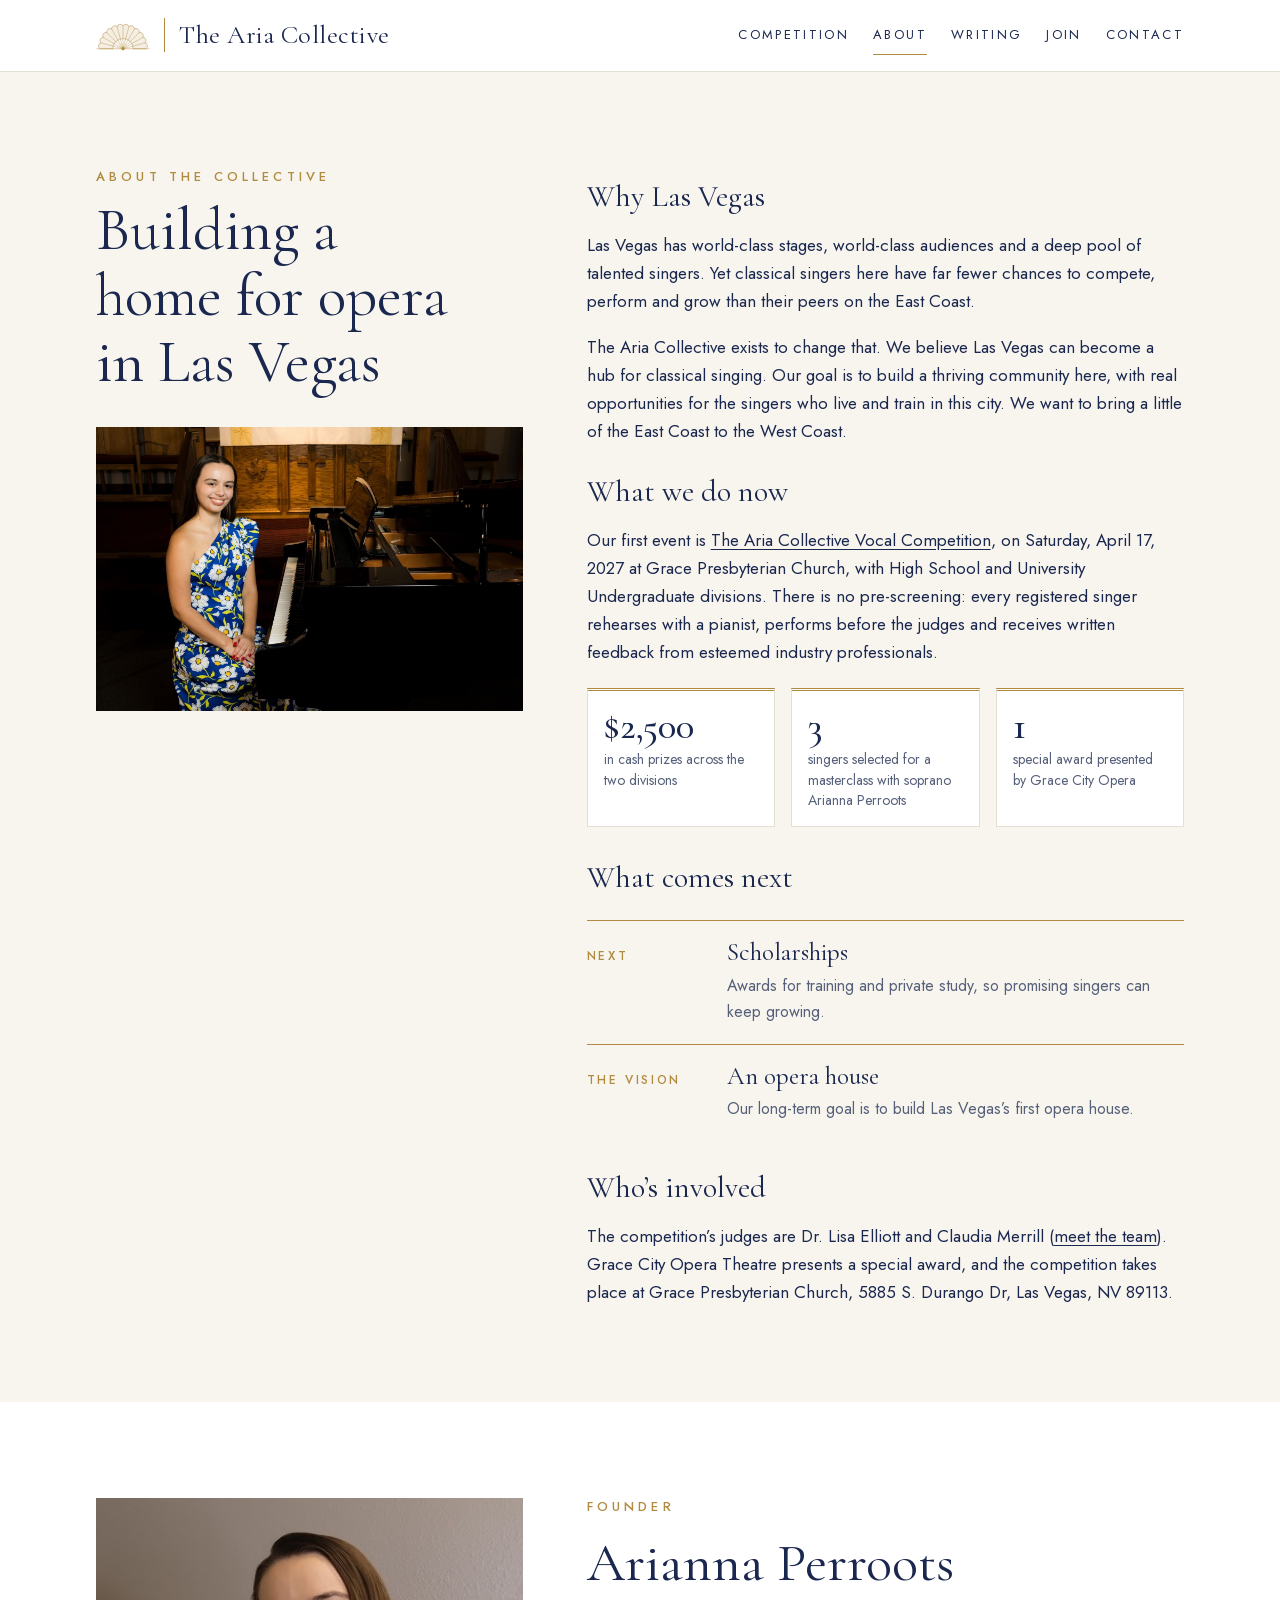
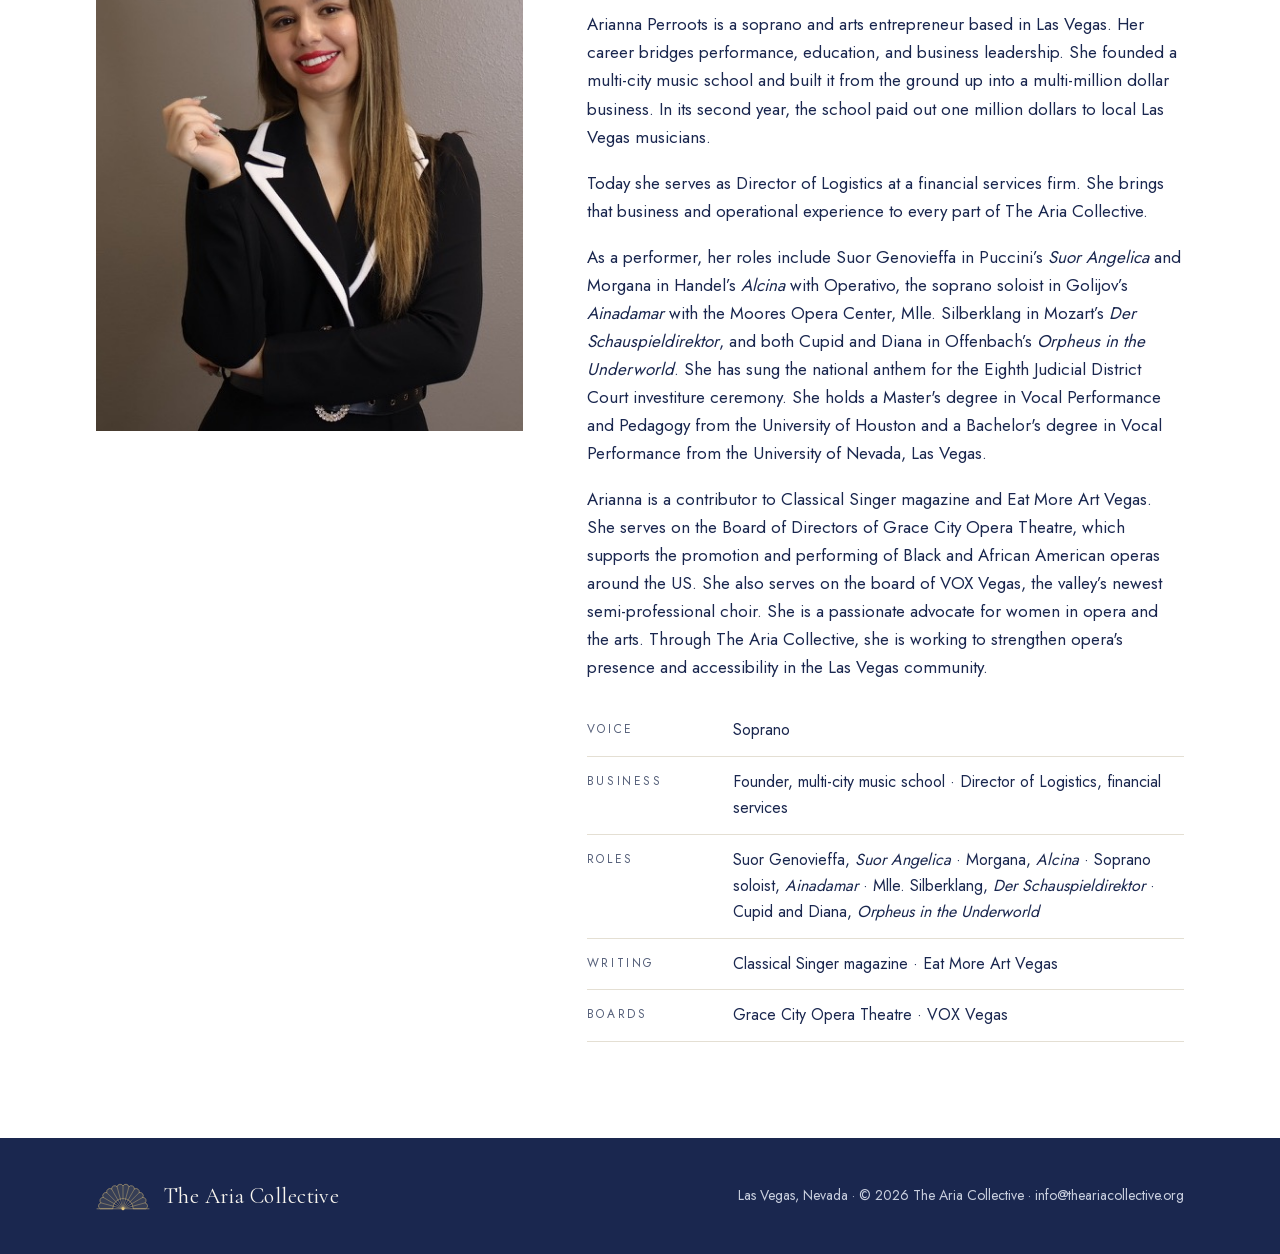
==== about/index.html @ 9cf9eb90 "Publish the current website: About, Writing, Competition with prizes by division, repertoire sheet, " ====
<!DOCTYPE html><html lang="en" class="cormorant_garamond_cdc76cfb-module__98kDUG__variable jost_637c65d9-module__BKnG4W__variable"><head><meta charSet="utf-8"/><meta name="viewport" content="width=device-width, initial-scale=1"/><link rel="stylesheet" href="/assets/_root-of-the-server___10jbt3d._.css"/><link rel="stylesheet" href="/assets/src_app__public__website_0960iwm.css"/><meta name="theme-color" content="#1A274F"/><title>About · The Aria Collective</title><meta name="description" content="The Aria Collective is building the competitions, scholarships and community to make Las Vegas a home for classical singers. Founded by soprano Arianna Perroots."/><link rel="icon" href="/favicon.ico" sizes="48x48" type="image/x-icon"/><link rel="icon" href="/icon.svg" sizes="any" type="image/svg+xml"/><link rel="apple-touch-icon" href="/apple-icon.png" sizes="180x180" type="image/png"/><meta name="next-size-adjust" content=""/></head><body class="min-h-screen"><div hidden=""><!--$--><!--/$--></div><div class="ac-home"><svg width="0" height="0" style="position:absolute" aria-hidden="true"><defs><g id="fan"><path d="M14 96 A10.5 10.5 0 0 1 16.59 76.33 A10.5 10.5 0 0 1 24.18 58 A10.5 10.5 0 0 1 36.26 42.26 A10.5 10.5 0 0 1 52 30.18 A10.5 10.5 0 0 1 70.33 22.59 A10.5 10.5 0 0 1 90 20 A10.5 10.5 0 0 1 109.67 22.59 A10.5 10.5 0 0 1 128 30.18 A10.5 10.5 0 0 1 143.74 42.26 A10.5 10.5 0 0 1 155.82 58 A10.5 10.5 0 0 1 163.41 76.33 A10.5 10.5 0 0 1 166 96 L124 96 A34 34 0 0 0 56 96 Z" fill="currentColor" fill-opacity="0.14" stroke="currentColor" stroke-width="1.6" stroke-linejoin="round"></path><g stroke="currentColor" stroke-width="1.3" stroke-linecap="round"><line x1="90" y1="96" x2="16.59" y2="76.33"></line><line x1="90" y1="96" x2="24.18" y2="58"></line><line x1="90" y1="96" x2="36.26" y2="42.26"></line><line x1="90" y1="96" x2="52" y2="30.18"></line><line x1="90" y1="96" x2="70.33" y2="22.59"></line><line x1="90" y1="96" x2="90" y2="20"></line><line x1="90" y1="96" x2="109.67" y2="22.59"></line><line x1="90" y1="96" x2="128" y2="30.18"></line><line x1="90" y1="96" x2="143.74" y2="42.26"></line><line x1="90" y1="96" x2="155.82" y2="58"></line><line x1="90" y1="96" x2="163.41" y2="76.33"></line></g><circle cx="90" cy="96" r="5" fill="currentColor"></circle><line x1="2" y1="96" x2="178" y2="96" stroke="currentColor" stroke-width="1.6"></line></g></defs></svg><header class="site"><div class="wrap"><a class="brand" aria-label="The Aria Collective, home" href="/"><svg viewBox="0 0 180 104" style="color:var(--brass)" aria-hidden="true"><use href="#fan"></use></svg><i class="bar" aria-hidden="true"></i><span>The Aria Collective</span></a><nav class="site" aria-label="Main"><ul><li><a href="/competition/">Competition</a></li><li><a aria-current="page" href="/about/">About</a></li><li><a href="/writing/">Writing</a></li><li><a href="/#join">Join</a></li><li><a href="/#contact">Contact</a></li></ul></nav></div></header><main><section class="band about-intro" id="about"><div class="wrap split"><div class="stack"><div class="section-head"><div class="eyebrow">About the Collective</div><h1 class="about-h1">Building a home for opera in Las Vegas</h1></div><img src="/site/img/teaching.jpg" width="1600" height="1066" loading="lazy" alt="Arianna seated at a grand piano in a blue floral dress"/></div><div class="prose"><h2 class="about-h2">Why Las Vegas</h2><p>Las Vegas has world-class stages, world-class audiences and a deep pool of talented singers. Yet classical singers here have far fewer chances to compete, perform and grow than their peers on the East Coast.</p><p>The Aria Collective exists to change that. We believe Las Vegas can become a hub for classical singing. Our goal is to build a thriving community here, with real opportunities for the singers who live and train in this city. We want to bring a little of the East Coast to the West Coast.</p><h2 class="about-h2">What we do now</h2><p>Our first event is <a href="/competition/">The Aria Collective Vocal Competition</a>, on <!-- -->Saturday, April 17, 2027<!-- --> at <!-- -->Grace Presbyterian Church<!-- -->, with High School and University Undergraduate divisions. There is no pre-screening: every registered singer rehearses with a pianist, performs before the judges and receives written feedback from esteemed industry professionals.</p><ul class="about-facts"><li><b>$2,500</b><span>in cash prizes across the two divisions</span></li><li><b>3</b><span>singers selected for a masterclass with soprano Arianna Perroots</span></li><li><b>1</b><span>special award presented by Grace City Opera</span></li></ul><h2 class="about-h2">What comes next</h2><ol class="goals"><li><span class="step">Next</span><div><h3>Scholarships</h3><p>Awards for training and private study, so promising singers can keep growing.</p></div></li><li><span class="step">The vision</span><div><h3>An opera house</h3><p>Our long-term goal is to build Las Vegas’s first opera house.</p></div></li></ol><h2 class="about-h2">Who’s involved</h2><p>The competition’s judges are Dr. Lisa Elliott and Claudia Merrill (<a href="/competition/#team">meet the team</a>). Grace City Opera Theatre presents a special award, and the competition takes place at <!-- -->Grace Presbyterian Church<!-- -->, <!-- -->5885 S. Durango Dr<!-- -->, <!-- -->Las Vegas, NV 89113<!-- -->.</p></div></div></section><section class="band white" id="founder"><div class="wrap"><div class="split"><div class="portrait"><img src="/site/img/arianna-perroots-portrait.jpg" width="448" height="560" loading="lazy" alt="Arianna Perroots smiling in a black blazer with white lapels, one arm across and one hand raised"/></div><div class="prose"><div class="eyebrow">Founder</div><h2 style="font-size:clamp(36px, 5vw, 54px)">Arianna Perroots</h2><p>Arianna Perroots is a soprano and arts entrepreneur based in Las Vegas. Her career bridges performance, education, and business leadership. She founded a multi-city music school and built it from the ground up into a multi-million dollar business. In its second year, the school paid out one million dollars to local Las Vegas musicians.</p><p>Today she serves as Director of Logistics at a financial services firm. She brings that business and operational experience to every part of The Aria Collective.</p><p>As a performer, her roles include Suor Genovieffa in Puccini’s <i>Suor Angelica</i> and Morgana in Handel’s <i>Alcina</i> with Operativo, the soprano soloist in Golijov’s <i>Ainadamar</i> with the Moores Opera Center, Mlle. Silberklang in Mozart’s <i>Der Schauspieldirektor</i>, and both Cupid and Diana in Offenbach’s <i>Orpheus in the Underworld</i>. She has sung the national anthem for the Eighth Judicial District Court investiture ceremony. She holds a Master&#x27;s degree in Vocal Performance and Pedagogy from the University of Houston and a Bachelor&#x27;s degree in Vocal Performance from the University of Nevada, Las Vegas.</p><p>Arianna is a contributor to Classical Singer magazine and Eat More Art Vegas. She serves on the Board of Directors of Grace City Opera Theatre, which supports the promotion and performing of Black and African American operas around the US. She also serves on the board of VOX Vegas, the valley’s newest semi-professional choir. She is a passionate advocate for women in opera and the arts. Through The Aria Collective, she is working to strengthen opera&#x27;s presence and accessibility in the Las Vegas community.</p><ul class="creds"><li><span>Voice</span><span>Soprano</span></li><li><span>Business</span><span>Founder, multi-city music school · Director of Logistics, financial services</span></li><li><span>Roles</span><span>Suor Genovieffa, <i>Suor Angelica</i> · Morgana, <i>Alcina</i> · Soprano soloist, <i>Ainadamar</i> · Mlle. Silberklang, <i>Der Schauspieldirektor</i> · Cupid and Diana, <i>Orpheus in the Underworld</i></span></li><li><span>Writing</span><span>Classical Singer magazine · Eat More Art Vegas</span></li><li><span>Boards</span><span>Grace City Opera Theatre · VOX Vegas</span></li></ul></div></div></div></section></main><footer class="site"><div class="wrap"><span class="brand"><svg viewBox="0 0 180 104" style="color:var(--gold)" aria-hidden="true"><use href="#fan"></use></svg><span>The Aria Collective</span></span><span>Las Vegas, Nevada · © <!-- -->2026<!-- --> The Aria Collective · info@theariacollective.org</span></div></footer></div><!--$--><!--/$--></body></html>
---- assets/_root-of-the-server___10jbt3d._.css ----
/* [next]/internal/font/google/cormorant_garamond_cdc76cfb.module.css [app-client] (css) */
@font-face {
  font-family: Cormorant Garamond;
  font-style: normal;
  font-weight: 400;
  font-display: swap;
  src: url(/assets/9cc5c0547f229dea-s.00y8kskkn0hyx.woff2) format("woff2");
  unicode-range: U+460-52F, U+1C80-1C8A, U+20B4, U+2DE0-2DFF, U+A640-A69F, U+FE2E-FE2F;
}

@font-face {
  font-family: Cormorant Garamond;
  font-style: normal;
  font-weight: 400;
  font-display: swap;
  src: url(/assets/b0947914c9718a1e-s.1xjn85gt7t6qs.woff2) format("woff2");
  unicode-range: U+301, U+400-45F, U+490-491, U+4B0-4B1, U+2116;
}

@font-face {
  font-family: Cormorant Garamond;
  font-style: normal;
  font-weight: 400;
  font-display: swap;
  src: url(/assets/d0b60be57f16ee32-s.1xtu7gopqv2u0.woff2) format("woff2");
  unicode-range: U+102-103, U+110-111, U+128-129, U+168-169, U+1A0-1A1, U+1AF-1B0, U+300-301, U+303-304, U+308-309, U+323, U+329, U+1EA0-1EF9, U+20AB;
}

@font-face {
  font-family: Cormorant Garamond;
  font-style: normal;
  font-weight: 400;
  font-display: swap;
  src: url(/assets/1f9e983605289f29-s.3aak_kra40y8r.woff2) format("woff2");
  unicode-range: U+100-2BA, U+2BD-2C5, U+2C7-2CC, U+2CE-2D7, U+2DD-2FF, U+304, U+308, U+329, U+1D00-1DBF, U+1E00-1E9F, U+1EF2-1EFF, U+2020, U+20A0-20AB, U+20AD-20C4, U+2113, U+2C60-2C7F, U+A720-A7FF;
}

@font-face {
  font-family: Cormorant Garamond;
  font-style: normal;
  font-weight: 400;
  font-display: swap;
  src: url(/assets/01e4147cff8141ee-s.p.3huc2loe0ie8a.woff2) format("woff2");
  unicode-range: U+??, U+131, U+152-153, U+2BB-2BC, U+2C6, U+2DA, U+2DC, U+304, U+308, U+329, U+2000-206F, U+20AC, U+2122, U+2191, U+2193, U+2212, U+2215, U+FEFF, U+FFFD;
}

@font-face {
  font-family: Cormorant Garamond;
  font-style: normal;
  font-weight: 500;
  font-display: swap;
  src: url(/assets/9cc5c0547f229dea-s.00y8kskkn0hyx.woff2) format("woff2");
  unicode-range: U+460-52F, U+1C80-1C8A, U+20B4, U+2DE0-2DFF, U+A640-A69F, U+FE2E-FE2F;
}

@font-face {
  font-family: Cormorant Garamond;
  font-style: normal;
  font-weight: 500;
  font-display: swap;
  src: url(/assets/b0947914c9718a1e-s.1xjn85gt7t6qs.woff2) format("woff2");
  unicode-range: U+301, U+400-45F, U+490-491, U+4B0-4B1, U+2116;
}

@font-face {
  font-family: Cormorant Garamond;
  font-style: normal;
  font-weight: 500;
  font-display: swap;
  src: url(/assets/d0b60be57f16ee32-s.1xtu7gopqv2u0.woff2) format("woff2");
  unicode-range: U+102-103, U+110-111, U+128-129, U+168-169, U+1A0-1A1, U+1AF-1B0, U+300-301, U+303-304, U+308-309, U+323, U+329, U+1EA0-1EF9, U+20AB;
}

@font-face {
  font-family: Cormorant Garamond;
  font-style: normal;
  font-weight: 500;
  font-display: swap;
  src: url(/assets/1f9e983605289f29-s.3aak_kra40y8r.woff2) format("woff2");
  unicode-range: U+100-2BA, U+2BD-2C5, U+2C7-2CC, U+2CE-2D7, U+2DD-2FF, U+304, U+308, U+329, U+1D00-1DBF, U+1E00-1E9F, U+1EF2-1EFF, U+2020, U+20A0-20AB, U+20AD-20C4, U+2113, U+2C60-2C7F, U+A720-A7FF;
}

@font-face {
  font-family: Cormorant Garamond;
  font-style: normal;
  font-weight: 500;
  font-display: swap;
  src: url(/assets/01e4147cff8141ee-s.p.3huc2loe0ie8a.woff2) format("woff2");
  unicode-range: U+??, U+131, U+152-153, U+2BB-2BC, U+2C6, U+2DA, U+2DC, U+304, U+308, U+329, U+2000-206F, U+20AC, U+2122, U+2191, U+2193, U+2212, U+2215, U+FEFF, U+FFFD;
}

@font-face {
  font-family: Cormorant Garamond;
  font-style: normal;
  font-weight: 600;
  font-display: swap;
  src: url(/assets/9cc5c0547f229dea-s.00y8kskkn0hyx.woff2) format("woff2");
  unicode-range: U+460-52F, U+1C80-1C8A, U+20B4, U+2DE0-2DFF, U+A640-A69F, U+FE2E-FE2F;
}

@font-face {
  font-family: Cormorant Garamond;
  font-style: normal;
  font-weight: 600;
  font-display: swap;
  src: url(/assets/b0947914c9718a1e-s.1xjn85gt7t6qs.woff2) format("woff2");
  unicode-range: U+301, U+400-45F, U+490-491, U+4B0-4B1, U+2116;
}

@font-face {
  font-family: Cormorant Garamond;
  font-style: normal;
  font-weight: 600;
  font-display: swap;
  src: url(/assets/d0b60be57f16ee32-s.1xtu7gopqv2u0.woff2) format("woff2");
  unicode-range: U+102-103, U+110-111, U+128-129, U+168-169, U+1A0-1A1, U+1AF-1B0, U+300-301, U+303-304, U+308-309, U+323, U+329, U+1EA0-1EF9, U+20AB;
}

@font-face {
  font-family: Cormorant Garamond;
  font-style: normal;
  font-weight: 600;
  font-display: swap;
  src: url(/assets/1f9e983605289f29-s.3aak_kra40y8r.woff2) format("woff2");
  unicode-range: U+100-2BA, U+2BD-2C5, U+2C7-2CC, U+2CE-2D7, U+2DD-2FF, U+304, U+308, U+329, U+1D00-1DBF, U+1E00-1E9F, U+1EF2-1EFF, U+2020, U+20A0-20AB, U+20AD-20C4, U+2113, U+2C60-2C7F, U+A720-A7FF;
}

@font-face {
  font-family: Cormorant Garamond;
  font-style: normal;
  font-weight: 600;
  font-display: swap;
  src: url(/assets/01e4147cff8141ee-s.p.3huc2loe0ie8a.woff2) format("woff2");
  unicode-range: U+??, U+131, U+152-153, U+2BB-2BC, U+2C6, U+2DA, U+2DC, U+304, U+308, U+329, U+2000-206F, U+20AC, U+2122, U+2191, U+2193, U+2212, U+2215, U+FEFF, U+FFFD;
}

@font-face {
  font-family: Cormorant Garamond;
  font-style: normal;
  font-weight: 700;
  font-display: swap;
  src: url(/assets/9cc5c0547f229dea-s.00y8kskkn0hyx.woff2) format("woff2");
  unicode-range: U+460-52F, U+1C80-1C8A, U+20B4, U+2DE0-2DFF, U+A640-A69F, U+FE2E-FE2F;
}

@font-face {
  font-family: Cormorant Garamond;
  font-style: normal;
  font-weight: 700;
  font-display: swap;
  src: url(/assets/b0947914c9718a1e-s.1xjn85gt7t6qs.woff2) format("woff2");
  unicode-range: U+301, U+400-45F, U+490-491, U+4B0-4B1, U+2116;
}

@font-face {
  font-family: Cormorant Garamond;
  font-style: normal;
  font-weight: 700;
  font-display: swap;
  src: url(/assets/d0b60be57f16ee32-s.1xtu7gopqv2u0.woff2) format("woff2");
  unicode-range: U+102-103, U+110-111, U+128-129, U+168-169, U+1A0-1A1, U+1AF-1B0, U+300-301, U+303-304, U+308-309, U+323, U+329, U+1EA0-1EF9, U+20AB;
}

@font-face {
  font-family: Cormorant Garamond;
  font-style: normal;
  font-weight: 700;
  font-display: swap;
  src: url(/assets/1f9e983605289f29-s.3aak_kra40y8r.woff2) format("woff2");
  unicode-range: U+100-2BA, U+2BD-2C5, U+2C7-2CC, U+2CE-2D7, U+2DD-2FF, U+304, U+308, U+329, U+1D00-1DBF, U+1E00-1E9F, U+1EF2-1EFF, U+2020, U+20A0-20AB, U+20AD-20C4, U+2113, U+2C60-2C7F, U+A720-A7FF;
}

@font-face {
  font-family: Cormorant Garamond;
  font-style: normal;
  font-weight: 700;
  font-display: swap;
  src: url(/assets/01e4147cff8141ee-s.p.3huc2loe0ie8a.woff2) format("woff2");
  unicode-range: U+??, U+131, U+152-153, U+2BB-2BC, U+2C6, U+2DA, U+2DC, U+304, U+308, U+329, U+2000-206F, U+20AC, U+2122, U+2191, U+2193, U+2212, U+2215, U+FEFF, U+FFFD;
}

@font-face {
  font-family: Cormorant Garamond Fallback;
  src: local(Times New Roman);
  ascent-override: 95.27%;
  descent-override: 29.59%;
  line-gap-override: 0.0%;
  size-adjust: 96.98%;
}

.cormorant_garamond_cdc76cfb-module__98kDUG__className {
  font-family: Cormorant Garamond, Cormorant Garamond Fallback;
  font-style: normal;
}

.cormorant_garamond_cdc76cfb-module__98kDUG__variable {
  --font-cormorant: "Cormorant Garamond", "Cormorant Garamond Fallback";
}

/* [next]/internal/font/google/jost_637c65d9.module.css [app-client] (css) */
@font-face {
  font-family: Jost;
  font-style: normal;
  font-weight: 300;
  font-display: swap;
  src: url(/assets/39c55468420adfa6-s.1669nxjwa2fmv.woff2) format("woff2");
  unicode-range: U+301, U+400-45F, U+490-491, U+4B0-4B1, U+2116;
}

@font-face {
  font-family: Jost;
  font-style: normal;
  font-weight: 300;
  font-display: swap;
  src: url(/assets/9b8f0e32b229dbc1-s.0dguglgc-iz4q.woff2) format("woff2");
  unicode-range: U+100-2BA, U+2BD-2C5, U+2C7-2CC, U+2CE-2D7, U+2DD-2FF, U+304, U+308, U+329, U+1D00-1DBF, U+1E00-1E9F, U+1EF2-1EFF, U+2020, U+20A0-20AB, U+20AD-20C4, U+2113, U+2C60-2C7F, U+A720-A7FF;
}

@font-face {
  font-family: Jost;
  font-style: normal;
  font-weight: 300;
  font-display: swap;
  src: url(/assets/81cef6a21128489e-s.p.2csanl8cs02r-.woff2) format("woff2");
  unicode-range: U+??, U+131, U+152-153, U+2BB-2BC, U+2C6, U+2DA, U+2DC, U+304, U+308, U+329, U+2000-206F, U+20AC, U+2122, U+2191, U+2193, U+2212, U+2215, U+FEFF, U+FFFD;
}

@font-face {
  font-family: Jost;
  font-style: normal;
  font-weight: 400;
  font-display: swap;
  src: url(/assets/39c55468420adfa6-s.1669nxjwa2fmv.woff2) format("woff2");
  unicode-range: U+301, U+400-45F, U+490-491, U+4B0-4B1, U+2116;
}

@font-face {
  font-family: Jost;
  font-style: normal;
  font-weight: 400;
  font-display: swap;
  src: url(/assets/9b8f0e32b229dbc1-s.0dguglgc-iz4q.woff2) format("woff2");
  unicode-range: U+100-2BA, U+2BD-2C5, U+2C7-2CC, U+2CE-2D7, U+2DD-2FF, U+304, U+308, U+329, U+1D00-1DBF, U+1E00-1E9F, U+1EF2-1EFF, U+2020, U+20A0-20AB, U+20AD-20C4, U+2113, U+2C60-2C7F, U+A720-A7FF;
}

@font-face {
  font-family: Jost;
  font-style: normal;
  font-weight: 400;
  font-display: swap;
  src: url(/assets/81cef6a21128489e-s.p.2csanl8cs02r-.woff2) format("woff2");
  unicode-range: U+??, U+131, U+152-153, U+2BB-2BC, U+2C6, U+2DA, U+2DC, U+304, U+308, U+329, U+2000-206F, U+20AC, U+2122, U+2191, U+2193, U+2212, U+2215, U+FEFF, U+FFFD;
}

@font-face {
  font-family: Jost;
  font-style: normal;
  font-weight: 500;
  font-display: swap;
  src: url(/assets/39c55468420adfa6-s.1669nxjwa2fmv.woff2) format("woff2");
  unicode-range: U+301, U+400-45F, U+490-491, U+4B0-4B1, U+2116;
}

@font-face {
  font-family: Jost;
  font-style: normal;
  font-weight: 500;
  font-display: swap;
  src: url(/assets/9b8f0e32b229dbc1-s.0dguglgc-iz4q.woff2) format("woff2");
  unicode-range: U+100-2BA, U+2BD-2C5, U+2C7-2CC, U+2CE-2D7, U+2DD-2FF, U+304, U+308, U+329, U+1D00-1DBF, U+1E00-1E9F, U+1EF2-1EFF, U+2020, U+20A0-20AB, U+20AD-20C4, U+2113, U+2C60-2C7F, U+A720-A7FF;
}

@font-face {
  font-family: Jost;
  font-style: normal;
  font-weight: 500;
  font-display: swap;
  src: url(/assets/81cef6a21128489e-s.p.2csanl8cs02r-.woff2) format("woff2");
  unicode-range: U+??, U+131, U+152-153, U+2BB-2BC, U+2C6, U+2DA, U+2DC, U+304, U+308, U+329, U+2000-206F, U+20AC, U+2122, U+2191, U+2193, U+2212, U+2215, U+FEFF, U+FFFD;
}

@font-face {
  font-family: Jost;
  font-style: normal;
  font-weight: 600;
  font-display: swap;
  src: url(/assets/39c55468420adfa6-s.1669nxjwa2fmv.woff2) format("woff2");
  unicode-range: U+301, U+400-45F, U+490-491, U+4B0-4B1, U+2116;
}

@font-face {
  font-family: Jost;
  font-style: normal;
  font-weight: 600;
  font-display: swap;
  src: url(/assets/9b8f0e32b229dbc1-s.0dguglgc-iz4q.woff2) format("woff2");
  unicode-range: U+100-2BA, U+2BD-2C5, U+2C7-2CC, U+2CE-2D7, U+2DD-2FF, U+304, U+308, U+329, U+1D00-1DBF, U+1E00-1E9F, U+1EF2-1EFF, U+2020, U+20A0-20AB, U+20AD-20C4, U+2113, U+2C60-2C7F, U+A720-A7FF;
}

@font-face {
  font-family: Jost;
  font-style: normal;
  font-weight: 600;
  font-display: swap;
  src: url(/assets/81cef6a21128489e-s.p.2csanl8cs02r-.woff2) format("woff2");
  unicode-range: U+??, U+131, U+152-153, U+2BB-2BC, U+2C6, U+2DA, U+2DC, U+304, U+308, U+329, U+2000-206F, U+20AC, U+2122, U+2191, U+2193, U+2212, U+2215, U+FEFF, U+FFFD;
}

@font-face {
  font-family: Jost Fallback;
  src: local(Arial);
  ascent-override: 111.45%;
  descent-override: 39.06%;
  line-gap-override: 0.0%;
  size-adjust: 96.01%;
}

.jost_637c65d9-module__BKnG4W__className {
  font-family: Jost, Jost Fallback;
  font-style: normal;
}

.jost_637c65d9-module__BKnG4W__variable {
  --font-jost: "Jost", "Jost Fallback";
}

/* [project]/src/app/globals.css [app-client] (css) */
@layer properties {
  @supports (((-webkit-hyphens: none)) and (not (margin-trim: inline))) or ((-moz-orient: inline) and (not (color: rgb(from red r g b)))) {
    *, :before, :after, ::backdrop {
      --tw-font-weight: initial;
      --tw-tracking: initial;
      --tw-rotate-x: initial;
      --tw-rotate-y: initial;
      --tw-rotate-z: initial;
      --tw-skew-x: initial;
      --tw-skew-y: initial;
      --tw-space-y-reverse: 0;
      --tw-divide-y-reverse: 0;
      --tw-border-style: solid;
      --tw-gradient-position: initial;
      --tw-gradient-from: #0000;
      --tw-gradient-via: #0000;
      --tw-gradient-to: #0000;
      --tw-gradient-stops: initial;
      --tw-gradient-via-stops: initial;
      --tw-gradient-from-position: 0%;
      --tw-gradient-via-position: 50%;
      --tw-gradient-to-position: 100%;
      --tw-leading: initial;
      --tw-ordinal: initial;
      --tw-slashed-zero: initial;
      --tw-numeric-figure: initial;
      --tw-numeric-spacing: initial;
      --tw-numeric-fraction: initial;
      --tw-shadow: 0 0 #0000;
      --tw-shadow-color: initial;
      --tw-shadow-alpha: 100%;
      --tw-inset-shadow: 0 0 #0000;
      --tw-inset-shadow-color: initial;
      --tw-inset-shadow-alpha: 100%;
      --tw-ring-color: initial;
      --tw-ring-shadow: 0 0 #0000;
      --tw-inset-ring-color: initial;
      --tw-inset-ring-shadow: 0 0 #0000;
      --tw-ring-inset: initial;
      --tw-ring-offset-width: 0px;
      --tw-ring-offset-color: #fff;
      --tw-ring-offset-shadow: 0 0 #0000;
      --tw-outline-style: solid;
      --tw-blur: initial;
      --tw-brightness: initial;
      --tw-contrast: initial;
      --tw-grayscale: initial;
      --tw-hue-rotate: initial;
      --tw-invert: initial;
      --tw-opacity: initial;
      --tw-saturate: initial;
      --tw-sepia: initial;
      --tw-drop-shadow: initial;
      --tw-drop-shadow-color: initial;
      --tw-drop-shadow-alpha: 100%;
      --tw-drop-shadow-size: initial;
      --tw-backdrop-blur: initial;
      --tw-backdrop-brightness: initial;
      --tw-backdrop-contrast: initial;
      --tw-backdrop-grayscale: initial;
      --tw-backdrop-hue-rotate: initial;
      --tw-backdrop-invert: initial;
      --tw-backdrop-opacity: initial;
      --tw-backdrop-saturate: initial;
      --tw-backdrop-sepia: initial;
      --tw-duration: initial;
      --tw-translate-x: 0;
      --tw-translate-y: 0;
      --tw-translate-z: 0;
    }
  }
}

@layer theme {
  :root, :host {
    --font-sans: var(--font-jost), "Jost", system-ui, sans-serif;
    --font-mono: ui-monospace, SFMono-Regular, Menlo, Monaco, Consolas, "Liberation Mono",
      "Courier New", monospace;
    --color-black: #000;
    --color-white: #fff;
    --spacing: .25rem;
    --container-xs: 20rem;
    --container-sm: 24rem;
    --container-md: 28rem;
    --container-xl: 36rem;
    --container-2xl: 42rem;
    --container-3xl: 48rem;
    --container-6xl: 72rem;
    --text-xs: .75rem;
    --text-xs--line-height: calc(1 / .75);
    --text-sm: .875rem;
    --text-sm--line-height: calc(1.25 / .875);
    --text-base: 1rem;
    --text-base--line-height: calc(1.5 / 1);
    --text-lg: 1.125rem;
    --text-lg--line-height: calc(1.75 / 1.125);
    --text-xl: 1.25rem;
    --text-xl--line-height: calc(1.75 / 1.25);
    --text-2xl: 1.5rem;
    --text-2xl--line-height: calc(2 / 1.5);
    --text-3xl: 1.875rem;
    --text-3xl--line-height: calc(2.25 / 1.875);
    --text-4xl: 2.25rem;
    --text-4xl--line-height: calc(2.5 / 2.25);
    --text-5xl: 3rem;
    --text-5xl--line-height: 1;
    --font-weight-normal: 400;
    --font-weight-medium: 500;
    --font-weight-semibold: 600;
    --tracking-normal: 0em;
    --tracking-wide: .025em;
    --tracking-wider: .05em;
    --leading-tight: 1.25;
    --leading-snug: 1.375;
    --leading-relaxed: 1.625;
    --radius-sm: .25rem;
    --radius-md: .375rem;
    --animate-ping: ping 1s cubic-bezier(0, 0, .2, 1) infinite;
    --animate-pulse: pulse 2s cubic-bezier(.4, 0, .6, 1) infinite;
    --default-transition-duration: .15s;
    --default-transition-timing-function: cubic-bezier(.4, 0, .2, 1);
    --default-font-family: var(--font-sans);
    --default-mono-font-family: var(--font-mono);
    --color-sapphire: #1a274f;
    --color-sapphire-light: #2b3a6b;
    --color-brass: #b08a3e;
    --color-brass-dark: #8a6a2c;
    --color-gold: #e3c77f;
    --color-linen: #f8f5ee;
    --color-linen-dark: #efe9dc;
    --color-slate: #56607a;
    --color-garnet: #8c2f39;
    --color-sage: #3e6b4e;
    --font-display: var(--font-cormorant), "Cormorant Garamond", Georgia, serif;
  }
}

@layer base {
  *, :after, :before, ::backdrop {
    box-sizing: border-box;
    border: 0 solid;
    margin: 0;
    padding: 0;
  }

  ::file-selector-button {
    box-sizing: border-box;
    border: 0 solid;
    margin: 0;
    padding: 0;
  }

  html, :host {
    -webkit-text-size-adjust: 100%;
    tab-size: 4;
    line-height: 1.5;
    font-family: var(--default-font-family, -apple-system, BlinkMacSystemFont, "Segoe UI", Roboto, "Helvetica Neue", "Noto Sans", Arial, sans-serif, "Apple Color Emoji", "Segoe UI Emoji", "Segoe UI Symbol", "Noto Color Emoji");
    font-feature-settings: var(--default-font-feature-settings, normal);
    font-variation-settings: var(--default-font-variation-settings, normal);
    -webkit-tap-highlight-color: transparent;
  }

  hr {
    height: 0;
    color: inherit;
    border-top-width: 1px;
  }

  abbr:where([title]) {
    -webkit-text-decoration: underline dotted;
    text-decoration: underline dotted;
  }

  h1, h2, h3, h4, h5, h6 {
    font-size: inherit;
    font-weight: inherit;
  }

  a {
    color: inherit;
    -webkit-text-decoration: inherit;
    -webkit-text-decoration: inherit;
    text-decoration: inherit;
  }

  b, strong {
    font-weight: bolder;
  }

  code, kbd, samp, pre {
    font-family: var(--default-mono-font-family, ui-monospace, SFMono-Regular, Menlo, Monaco, Consolas, "Liberation Mono", "Courier New", monospace);
    font-feature-settings: var(--default-mono-font-feature-settings, normal);
    font-variation-settings: var(--default-mono-font-variation-settings, normal);
    font-size: 1em;
  }

  small {
    font-size: 80%;
  }

  sub, sup {
    vertical-align: baseline;
    font-size: 75%;
    line-height: 0;
    position: relative;
  }

  sub {
    bottom: -.25em;
  }

  sup {
    top: -.5em;
  }

  table {
    text-indent: 0;
    border-color: inherit;
    border-collapse: collapse;
  }

  :-moz-focusring:where(:not(iframe)) {
    outline: auto;
  }

  progress {
    vertical-align: baseline;
  }

  summary {
    display: list-item;
  }

  ol, ul, menu {
    list-style: none;
  }

  img, svg, video, canvas, audio, iframe, embed, object {
    vertical-align: middle;
    display: block;
  }

  img, video {
    max-width: 100%;
    height: auto;
  }

  button, input, select, optgroup, textarea {
    font: inherit;
    font-feature-settings: inherit;
    font-variation-settings: inherit;
    letter-spacing: inherit;
    color: inherit;
    opacity: 1;
    background-color: #0000;
    border-radius: 0;
  }

  ::file-selector-button {
    font: inherit;
    font-feature-settings: inherit;
    font-variation-settings: inherit;
    letter-spacing: inherit;
    color: inherit;
    opacity: 1;
    background-color: #0000;
    border-radius: 0;
  }

  :where(select:is([multiple], [size])) optgroup {
    font-weight: bolder;
  }

  :where(select:is([multiple], [size])) optgroup option {
    padding-inline-start: 20px;
  }

  ::file-selector-button {
    margin-inline-end: 4px;
  }

  ::placeholder {
    opacity: 1;
  }

  @supports (not ((-webkit-appearance: -apple-pay-button))) or (contain-intrinsic-size: 1px) {
    ::placeholder {
      color: currentColor;
    }

    @supports (color: color-mix(in lab, red, red)) {
      ::placeholder {
        color: color-mix(in oklab, currentcolor 50%, transparent);
      }
    }
  }

  textarea {
    resize: vertical;
  }

  ::-webkit-search-decoration {
    -webkit-appearance: none;
  }

  ::-webkit-date-and-time-value {
    min-height: 1lh;
    text-align: inherit;
  }

  ::-webkit-datetime-edit {
    display: inline-flex;
  }

  ::-webkit-datetime-edit-fields-wrapper {
    padding: 0;
  }

  ::-webkit-datetime-edit {
    padding-block: 0;
  }

  ::-webkit-datetime-edit-year-field {
    padding-block: 0;
  }

  ::-webkit-datetime-edit-month-field {
    padding-block: 0;
  }

  ::-webkit-datetime-edit-day-field {
    padding-block: 0;
  }

  ::-webkit-datetime-edit-hour-field {
    padding-block: 0;
  }

  ::-webkit-datetime-edit-minute-field {
    padding-block: 0;
  }

  ::-webkit-datetime-edit-second-field {
    padding-block: 0;
  }

  ::-webkit-datetime-edit-millisecond-field {
    padding-block: 0;
  }

  ::-webkit-datetime-edit-meridiem-field {
    padding-block: 0;
  }

  ::-webkit-calendar-picker-indicator {
    line-height: 1;
  }

  :-moz-ui-invalid {
    box-shadow: none;
  }

  button, input:where([type="button"], [type="reset"], [type="submit"]) {
    appearance: button;
  }

  ::file-selector-button {
    appearance: button;
  }

  ::-webkit-inner-spin-button {
    height: auto;
  }

  ::-webkit-outer-spin-button {
    height: auto;
  }

  [hidden]:where(:not([hidden="until-found"])) {
    display: none !important;
  }

  html {
    -webkit-text-size-adjust: 100%;
  }

  body {
    background-color: var(--color-linen);
    font-family: var(--font-sans);
    color: var(--color-sapphire);
    -webkit-font-smoothing: antialiased;
    -moz-osx-font-smoothing: grayscale;
  }

  h1, h2, h3 {
    font-family: var(--font-display);
    --tw-font-weight: var(--font-weight-semibold);
    font-weight: var(--font-weight-semibold);
    --tw-tracking: var(--tracking-wide);
    letter-spacing: var(--tracking-wide);
    color: var(--color-sapphire);
  }

  a {
    text-underline-offset: 4px;
  }

  :focus-visible {
    outline-style: var(--tw-outline-style);
    outline-offset: 2px;
    outline-width: 2px;
    outline-color: var(--color-brass);
  }

  input, select, textarea {
    font-size: var(--text-base);
    line-height: var(--tw-leading, var(--text-base--line-height));
  }
}

@layer components {
  .eyebrow {
    font-size: var(--text-xs);
    line-height: var(--tw-leading, var(--text-xs--line-height));
    --tw-font-weight: var(--font-weight-medium);
    font-weight: var(--font-weight-medium);
    --tw-tracking: .2em;
    letter-spacing: .2em;
    color: var(--color-brass-dark);
    text-transform: uppercase;
  }

  .deco-rule {
    border-block-style: var(--tw-border-style);
    border-block-width: 1px;
    border-color: #b08a3e99;
    height: 5px;
    position: relative;
  }

  @supports (color: color-mix(in lab, red, red)) {
    .deco-rule {
      border-color: color-mix(in oklab, var(--color-brass) 60%, transparent);
    }
  }

  .card {
    border-radius: var(--radius-sm);
    border-style: var(--tw-border-style);
    border-width: 1px;
    border-color: #b08a3e4d;
  }

  @supports (color: color-mix(in lab, red, red)) {
    .card {
      border-color: color-mix(in oklab, var(--color-brass) 30%, transparent);
    }
  }

  .card {
    background-color: #fffc;
  }

  @supports (color: color-mix(in lab, red, red)) {
    .card {
      background-color: color-mix(in oklab, var(--color-white) 80%, transparent);
    }
  }

  .card {
    --tw-shadow: 0 1px 0 var(--tw-shadow-color, #1a274f0a);
    box-shadow: var(--tw-inset-shadow), var(--tw-inset-ring-shadow), var(--tw-ring-offset-shadow), var(--tw-ring-shadow), var(--tw-shadow);
  }

  .field-input {
    border-radius: var(--radius-sm);
    border-style: var(--tw-border-style);
    border-width: 1px;
    border-color: #56607a4d;
    width: 100%;
  }

  @supports (color: color-mix(in lab, red, red)) {
    .field-input {
      border-color: color-mix(in oklab, var(--color-slate) 30%, transparent);
    }
  }

  .field-input {
    background-color: var(--color-white);
    padding-inline: calc(var(--spacing) * 3);
    padding-block: calc(var(--spacing) * 2);
    color: var(--color-sapphire);
  }

  .field-input::placeholder {
    color: #56607a80;
  }

  @supports (color: color-mix(in lab, red, red)) {
    .field-input::placeholder {
      color: color-mix(in oklab, var(--color-slate) 50%, transparent);
    }
  }

  .field-input:focus {
    border-color: var(--color-brass);
    --tw-ring-shadow: var(--tw-ring-inset, ) 0 0 0 calc(1px + var(--tw-ring-offset-width)) var(--tw-ring-color, currentcolor);
    box-shadow: var(--tw-inset-shadow), var(--tw-inset-ring-shadow), var(--tw-ring-offset-shadow), var(--tw-ring-shadow), var(--tw-shadow);
    --tw-ring-color: var(--color-brass);
    --tw-outline-style: none;
    outline-style: none;
  }

  .field-label {
    margin-bottom: var(--spacing);
    font-size: var(--text-sm);
    line-height: var(--tw-leading, var(--text-sm--line-height));
    --tw-font-weight: var(--font-weight-medium);
    font-weight: var(--font-weight-medium);
    color: var(--color-sapphire);
    display: block;
  }

  .btn-primary {
    min-height: calc(var(--spacing) * 11);
    justify-content: center;
    align-items: center;
    gap: calc(var(--spacing) * 2);
    border-radius: var(--radius-sm);
    padding-inline: calc(var(--spacing) * 4);
    padding-block: calc(var(--spacing) * 2);
    font-size: var(--text-sm);
    line-height: var(--tw-leading, var(--text-sm--line-height));
    --tw-font-weight: var(--font-weight-medium);
    font-weight: var(--font-weight-medium);
    --tw-tracking: var(--tracking-wide);
    letter-spacing: var(--tracking-wide);
    transition-property: color, background-color, border-color, outline-color, text-decoration-color, fill, stroke, --tw-gradient-from, --tw-gradient-via, --tw-gradient-to;
    transition-timing-function: var(--tw-ease, var(--default-transition-timing-function));
    transition-duration: var(--tw-duration, var(--default-transition-duration));
    display: inline-flex;
  }

  .btn-primary:disabled {
    cursor: not-allowed;
    opacity: .5;
  }

  .btn-primary {
    background-color: var(--color-sapphire);
    color: var(--color-linen);
  }

  @media (hover: hover) {
    .btn-primary:hover {
      background-color: var(--color-sapphire-light);
    }
  }

  .btn-brass {
    min-height: calc(var(--spacing) * 11);
    justify-content: center;
    align-items: center;
    gap: calc(var(--spacing) * 2);
    border-radius: var(--radius-sm);
    padding-inline: calc(var(--spacing) * 4);
    padding-block: calc(var(--spacing) * 2);
    font-size: var(--text-sm);
    line-height: var(--tw-leading, var(--text-sm--line-height));
    --tw-font-weight: var(--font-weight-medium);
    font-weight: var(--font-weight-medium);
    --tw-tracking: var(--tracking-wide);
    letter-spacing: var(--tracking-wide);
    transition-property: color, background-color, border-color, outline-color, text-decoration-color, fill, stroke, --tw-gradient-from, --tw-gradient-via, --tw-gradient-to;
    transition-timing-function: var(--tw-ease, var(--default-transition-timing-function));
    transition-duration: var(--tw-duration, var(--default-transition-duration));
    display: inline-flex;
  }

  .btn-brass:disabled {
    cursor: not-allowed;
    opacity: .5;
  }

  .btn-brass {
    background-color: var(--color-brass);
    color: var(--color-white);
  }

  @media (hover: hover) {
    .btn-brass:hover {
      background-color: var(--color-brass-dark);
    }
  }

  .btn-outline {
    min-height: calc(var(--spacing) * 11);
    justify-content: center;
    align-items: center;
    gap: calc(var(--spacing) * 2);
    border-radius: var(--radius-sm);
    padding-inline: calc(var(--spacing) * 4);
    padding-block: calc(var(--spacing) * 2);
    font-size: var(--text-sm);
    line-height: var(--tw-leading, var(--text-sm--line-height));
    --tw-font-weight: var(--font-weight-medium);
    font-weight: var(--font-weight-medium);
    --tw-tracking: var(--tracking-wide);
    letter-spacing: var(--tracking-wide);
    transition-property: color, background-color, border-color, outline-color, text-decoration-color, fill, stroke, --tw-gradient-from, --tw-gradient-via, --tw-gradient-to;
    transition-timing-function: var(--tw-ease, var(--default-transition-timing-function));
    transition-duration: var(--tw-duration, var(--default-transition-duration));
    display: inline-flex;
  }

  .btn-outline:disabled {
    cursor: not-allowed;
    opacity: .5;
  }

  .btn-outline {
    border-style: var(--tw-border-style);
    border-width: 1px;
    border-color: #1a274f66;
  }

  @supports (color: color-mix(in lab, red, red)) {
    .btn-outline {
      border-color: color-mix(in oklab, var(--color-sapphire) 40%, transparent);
    }
  }

  .btn-outline {
    color: var(--color-sapphire);
    background-color: #0000;
  }

  @media (hover: hover) {
    .btn-outline:hover {
      border-color: var(--color-sapphire);
    }
  }

  @media (hover: hover) {
    .btn-outline:hover {
      background-color: #1a274f0d;
    }

    @supports (color: color-mix(in lab, red, red)) {
      .btn-outline:hover {
        background-color: color-mix(in oklab, var(--color-sapphire) 5%, transparent);
      }
    }
  }

  .btn-ghost {
    min-height: calc(var(--spacing) * 11);
    justify-content: center;
    align-items: center;
    gap: calc(var(--spacing) * 2);
    border-radius: var(--radius-sm);
    padding-inline: calc(var(--spacing) * 4);
    padding-block: calc(var(--spacing) * 2);
    font-size: var(--text-sm);
    line-height: var(--tw-leading, var(--text-sm--line-height));
    --tw-font-weight: var(--font-weight-medium);
    font-weight: var(--font-weight-medium);
    --tw-tracking: var(--tracking-wide);
    letter-spacing: var(--tracking-wide);
    transition-property: color, background-color, border-color, outline-color, text-decoration-color, fill, stroke, --tw-gradient-from, --tw-gradient-via, --tw-gradient-to;
    transition-timing-function: var(--tw-ease, var(--default-transition-timing-function));
    transition-duration: var(--tw-duration, var(--default-transition-duration));
    display: inline-flex;
  }

  .btn-ghost:disabled {
    cursor: not-allowed;
    opacity: .5;
  }

  .btn-ghost {
    color: var(--color-slate);
  }

  @media (hover: hover) {
    .btn-ghost:hover {
      background-color: #1a274f0d;
    }

    @supports (color: color-mix(in lab, red, red)) {
      .btn-ghost:hover {
        background-color: color-mix(in oklab, var(--color-sapphire) 5%, transparent);
      }
    }
  }

  @media (hover: hover) {
    .btn-ghost:hover {
      color: var(--color-sapphire);
    }
  }

  .btn-danger {
    min-height: calc(var(--spacing) * 11);
    justify-content: center;
    align-items: center;
    gap: calc(var(--spacing) * 2);
    border-radius: var(--radius-sm);
    padding-inline: calc(var(--spacing) * 4);
    padding-block: calc(var(--spacing) * 2);
    font-size: var(--text-sm);
    line-height: var(--tw-leading, var(--text-sm--line-height));
    --tw-font-weight: var(--font-weight-medium);
    font-weight: var(--font-weight-medium);
    --tw-tracking: var(--tracking-wide);
    letter-spacing: var(--tracking-wide);
    transition-property: color, background-color, border-color, outline-color, text-decoration-color, fill, stroke, --tw-gradient-from, --tw-gradient-via, --tw-gradient-to;
    transition-timing-function: var(--tw-ease, var(--default-transition-timing-function));
    transition-duration: var(--tw-duration, var(--default-transition-duration));
    display: inline-flex;
  }

  .btn-danger:disabled {
    cursor: not-allowed;
    opacity: .5;
  }

  .btn-danger {
    border-style: var(--tw-border-style);
    border-width: 1px;
    border-color: #8c2f3980;
  }

  @supports (color: color-mix(in lab, red, red)) {
    .btn-danger {
      border-color: color-mix(in oklab, var(--color-garnet) 50%, transparent);
    }
  }

  .btn-danger {
    color: var(--color-garnet);
  }

  @media (hover: hover) {
    .btn-danger:hover {
      background-color: #8c2f390d;
    }

    @supports (color: color-mix(in lab, red, red)) {
      .btn-danger:hover {
        background-color: color-mix(in oklab, var(--color-garnet) 5%, transparent);
      }
    }
  }

  .table-wrap {
    overflow-x: auto;
  }

  .data-table {
    border-collapse: collapse;
    width: 100%;
    font-size: var(--text-sm);
    line-height: var(--tw-leading, var(--text-sm--line-height));
  }

  .data-table th {
    border-bottom-style: var(--tw-border-style);
    border-color: #b08a3e66;
    border-bottom-width: 1px;
  }

  @supports (color: color-mix(in lab, red, red)) {
    .data-table th {
      border-color: color-mix(in oklab, var(--color-brass) 40%, transparent);
    }
  }

  .data-table th {
    padding-inline: calc(var(--spacing) * 3);
    padding-block: calc(var(--spacing) * 2);
    text-align: left;
    font-size: var(--text-xs);
    line-height: var(--tw-leading, var(--text-xs--line-height));
    --tw-font-weight: var(--font-weight-medium);
    font-weight: var(--font-weight-medium);
    --tw-tracking: var(--tracking-wider);
    letter-spacing: var(--tracking-wider);
    color: var(--color-slate);
    text-transform: uppercase;
  }

  .data-table td {
    border-bottom-style: var(--tw-border-style);
    border-color: #1a274f1a;
    border-bottom-width: 1px;
  }

  @supports (color: color-mix(in lab, red, red)) {
    .data-table td {
      border-color: color-mix(in oklab, var(--color-sapphire) 10%, transparent);
    }
  }

  .data-table td {
    padding-inline: calc(var(--spacing) * 3);
    padding-block: calc(var(--spacing) * 2);
    vertical-align: top;
  }
}

@layer utilities {
  .pointer-events-none {
    pointer-events: none;
  }

  .visible {
    visibility: visible;
  }

  .sr-only {
    clip-path: inset(50%);
    white-space: nowrap;
    border-width: 0;
    width: 1px;
    height: 1px;
    margin: -1px;
    padding: 0;
    position: absolute;
    overflow: hidden;
  }

  .absolute {
    position: absolute;
  }

  .fixed {
    position: fixed;
  }

  .relative {
    position: relative;
  }

  .static {
    position: static;
  }

  .sticky {
    position: sticky;
  }

  .inset-0 {
    inset: 0;
  }

  .inset-x-0 {
    inset-inline: 0;
  }

  .inset-x-3 {
    inset-inline: calc(var(--spacing) * 3);
  }

  .inset-x-4 {
    inset-inline: calc(var(--spacing) * 4);
  }

  .-top-\[13px\] {
    top: -13px;
  }

  .top-0 {
    top: 0;
  }

  .top-1 {
    top: var(--spacing);
  }

  .top-1\/2 {
    top: 50%;
  }

  .top-20 {
    top: calc(var(--spacing) * 20);
  }

  .top-\[calc\(5\.5rem\+env\(safe-area-inset-top\,0px\)\)\] {
    top: calc(5.5rem + env(safe-area-inset-top, 0px));
  }

  .right-0 {
    right: 0;
  }

  .right-2 {
    right: calc(var(--spacing) * 2);
  }

  .right-4 {
    right: calc(var(--spacing) * 4);
  }

  .-bottom-\[9px\] {
    bottom: -9px;
  }

  .bottom-0 {
    bottom: 0;
  }

  .bottom-3 {
    bottom: calc(var(--spacing) * 3);
  }

  .bottom-14 {
    bottom: calc(var(--spacing) * 14);
  }

  .z-10 {
    z-index: 10;
  }

  .z-20 {
    z-index: 20;
  }

  .z-30 {
    z-index: 30;
  }

  .z-40 {
    z-index: 40;
  }

  .z-50 {
    z-index: 50;
  }

  .order-3 {
    order: 3;
  }

  .col-span-2 {
    grid-column: span 2 / span 2;
  }

  .float-left {
    float: left;
  }

  .clear-both {
    clear: both;
  }

  .m-auto {
    margin: auto;
  }

  .-mx-4 {
    margin-inline: calc(var(--spacing) * -4);
  }

  .mx-1 {
    margin-inline: var(--spacing);
  }

  .mx-auto {
    margin-inline: auto;
  }

  .-mt-2 {
    margin-top: calc(var(--spacing) * -2);
  }

  .-mt-16 {
    margin-top: calc(var(--spacing) * -16);
  }

  .mt-0\.5 {
    margin-top: calc(var(--spacing) * .5);
  }

  .mt-1 {
    margin-top: var(--spacing);
  }

  .mt-1\.5 {
    margin-top: calc(var(--spacing) * 1.5);
  }

  .mt-2 {
    margin-top: calc(var(--spacing) * 2);
  }

  .mt-3 {
    margin-top: calc(var(--spacing) * 3);
  }

  .mt-4 {
    margin-top: calc(var(--spacing) * 4);
  }

  .mt-5 {
    margin-top: calc(var(--spacing) * 5);
  }

  .mt-\[0\.6em\] {
    margin-top: .6em;
  }

  .mt-\[0\.55em\] {
    margin-top: .55em;
  }

  .mt-auto {
    margin-top: auto;
  }

  .mr-1 {
    margin-right: var(--spacing);
  }

  .mr-2 {
    margin-right: calc(var(--spacing) * 2);
  }

  .mr-3 {
    margin-right: calc(var(--spacing) * 3);
  }

  .mr-auto {
    margin-right: auto;
  }

  .mb-1 {
    margin-bottom: var(--spacing);
  }

  .mb-1\.5 {
    margin-bottom: calc(var(--spacing) * 1.5);
  }

  .mb-2 {
    margin-bottom: calc(var(--spacing) * 2);
  }

  .mb-3 {
    margin-bottom: calc(var(--spacing) * 3);
  }

  .mb-4 {
    margin-bottom: calc(var(--spacing) * 4);
  }

  .mb-5 {
    margin-bottom: calc(var(--spacing) * 5);
  }

  .mb-6 {
    margin-bottom: calc(var(--spacing) * 6);
  }

  .mb-8 {
    margin-bottom: calc(var(--spacing) * 8);
  }

  .-ml-1 {
    margin-left: calc(var(--spacing) * -1);
  }

  .ml-0\.5 {
    margin-left: calc(var(--spacing) * .5);
  }

  .ml-1 {
    margin-left: var(--spacing);
  }

  .ml-2 {
    margin-left: calc(var(--spacing) * 2);
  }

  .ml-3 {
    margin-left: calc(var(--spacing) * 3);
  }

  .ml-4 {
    margin-left: calc(var(--spacing) * 4);
  }

  .ml-auto {
    margin-left: auto;
  }

  .btn {
    min-height: calc(var(--spacing) * 11);
    justify-content: center;
    align-items: center;
    gap: calc(var(--spacing) * 2);
    border-radius: var(--radius-sm);
    padding-inline: calc(var(--spacing) * 4);
    padding-block: calc(var(--spacing) * 2);
    font-size: var(--text-sm);
    line-height: var(--tw-leading, var(--text-sm--line-height));
    --tw-font-weight: var(--font-weight-medium);
    font-weight: var(--font-weight-medium);
    --tw-tracking: var(--tracking-wide);
    letter-spacing: var(--tracking-wide);
    transition-property: color, background-color, border-color, outline-color, text-decoration-color, fill, stroke, --tw-gradient-from, --tw-gradient-via, --tw-gradient-to;
    transition-timing-function: var(--tw-ease, var(--default-transition-timing-function));
    transition-duration: var(--tw-duration, var(--default-transition-duration));
    display: inline-flex;
  }

  .btn:disabled {
    cursor: not-allowed;
    opacity: .5;
  }

  .line-clamp-2 {
    -webkit-line-clamp: 2;
    -webkit-box-orient: vertical;
    display: -webkit-box;
    overflow: hidden;
  }

  .block {
    display: block;
  }

  .contents {
    display: contents;
  }

  .flex {
    display: flex;
  }

  .grid {
    display: grid;
  }

  .hidden {
    display: none;
  }

  .inline {
    display: inline;
  }

  .inline-block {
    display: inline-block;
  }

  .inline-flex {
    display: inline-flex;
  }

  .table {
    display: table;
  }

  .h-1 {
    height: var(--spacing);
  }

  .h-1\.5 {
    height: calc(var(--spacing) * 1.5);
  }

  .h-2 {
    height: calc(var(--spacing) * 2);
  }

  .h-3\.5 {
    height: calc(var(--spacing) * 3.5);
  }

  .h-4 {
    height: calc(var(--spacing) * 4);
  }

  .h-5 {
    height: calc(var(--spacing) * 5);
  }

  .h-6 {
    height: calc(var(--spacing) * 6);
  }

  .h-7 {
    height: calc(var(--spacing) * 7);
  }

  .h-8 {
    height: calc(var(--spacing) * 8);
  }

  .h-9 {
    height: calc(var(--spacing) * 9);
  }

  .h-11 {
    height: calc(var(--spacing) * 11);
  }

  .h-12 {
    height: calc(var(--spacing) * 12);
  }

  .h-14 {
    height: calc(var(--spacing) * 14);
  }

  .h-16 {
    height: calc(var(--spacing) * 16);
  }

  .h-20 {
    height: calc(var(--spacing) * 20);
  }

  .h-28 {
    height: calc(var(--spacing) * 28);
  }

  .h-\[3px\] {
    height: 3px;
  }

  .h-\[18px\] {
    height: 18px;
  }

  .h-\[780px\] {
    height: 780px;
  }

  .h-full {
    height: 100%;
  }

  .max-h-40 {
    max-height: calc(var(--spacing) * 40);
  }

  .max-h-48 {
    max-height: calc(var(--spacing) * 48);
  }

  .max-h-56 {
    max-height: calc(var(--spacing) * 56);
  }

  .max-h-64 {
    max-height: calc(var(--spacing) * 64);
  }

  .max-h-80 {
    max-height: calc(var(--spacing) * 80);
  }

  .max-h-96 {
    max-height: calc(var(--spacing) * 96);
  }

  .max-h-\[60vh\] {
    max-height: 60vh;
  }

  .max-h-\[85vh\] {
    max-height: 85vh;
  }

  .min-h-0 {
    min-height: 0;
  }

  .min-h-9 {
    min-height: calc(var(--spacing) * 9);
  }

  .min-h-10 {
    min-height: calc(var(--spacing) * 10);
  }

  .min-h-11 {
    min-height: calc(var(--spacing) * 11);
  }

  .min-h-12 {
    min-height: calc(var(--spacing) * 12);
  }

  .min-h-14 {
    min-height: calc(var(--spacing) * 14);
  }

  .min-h-16 {
    min-height: calc(var(--spacing) * 16);
  }

  .min-h-20 {
    min-height: calc(var(--spacing) * 20);
  }

  .min-h-28 {
    min-height: calc(var(--spacing) * 28);
  }

  .min-h-screen {
    min-height: 100vh;
  }

  .w-1 {
    width: var(--spacing);
  }

  .w-1\.5 {
    width: calc(var(--spacing) * 1.5);
  }

  .w-2 {
    width: calc(var(--spacing) * 2);
  }

  .w-3\.5 {
    width: calc(var(--spacing) * 3.5);
  }

  .w-4 {
    width: calc(var(--spacing) * 4);
  }

  .w-5 {
    width: calc(var(--spacing) * 5);
  }

  .w-6 {
    width: calc(var(--spacing) * 6);
  }

  .w-8 {
    width: calc(var(--spacing) * 8);
  }

  .w-9 {
    width: calc(var(--spacing) * 9);
  }

  .w-11 {
    width: calc(var(--spacing) * 11);
  }

  .w-12 {
    width: calc(var(--spacing) * 12);
  }

  .w-16 {
    width: calc(var(--spacing) * 16);
  }

  .w-20 {
    width: calc(var(--spacing) * 20);
  }

  .w-24 {
    width: calc(var(--spacing) * 24);
  }

  .w-28 {
    width: calc(var(--spacing) * 28);
  }

  .w-36 {
    width: calc(var(--spacing) * 36);
  }

  .w-44 {
    width: calc(var(--spacing) * 44);
  }

  .w-60 {
    width: calc(var(--spacing) * 60);
  }

  .w-64 {
    width: calc(var(--spacing) * 64);
  }

  .w-\[18px\] {
    width: 18px;
  }

  .w-\[28\%\] {
    width: 28%;
  }

  .w-\[min\(34rem\,94\%\)\] {
    width: min(34rem, 94%);
  }

  .w-\[min\(40rem\,calc\(100vw-2rem\)\)\] {
    width: min(40rem, 100vw - 2rem);
  }

  .w-auto {
    width: auto;
  }

  .w-fit {
    width: fit-content;
  }

  .w-full {
    width: 100%;
  }

  .w-px {
    width: 1px;
  }

  .max-w-2xl {
    max-width: var(--container-2xl);
  }

  .max-w-3xl {
    max-width: var(--container-3xl);
  }

  .max-w-6xl {
    max-width: var(--container-6xl);
  }

  .max-w-40 {
    max-width: calc(var(--spacing) * 40);
  }

  .max-w-64 {
    max-width: calc(var(--spacing) * 64);
  }

  .max-w-\[85\%\] {
    max-width: 85%;
  }

  .max-w-\[92\%\] {
    max-width: 92%;
  }

  .max-w-full {
    max-width: 100%;
  }

  .max-w-md {
    max-width: var(--container-md);
  }

  .max-w-sm {
    max-width: var(--container-sm);
  }

  .max-w-xl {
    max-width: var(--container-xl);
  }

  .max-w-xs {
    max-width: var(--container-xs);
  }

  .min-w-0 {
    min-width: 0;
  }

  .min-w-10 {
    min-width: calc(var(--spacing) * 10);
  }

  .min-w-11 {
    min-width: calc(var(--spacing) * 11);
  }

  .min-w-12 {
    min-width: calc(var(--spacing) * 12);
  }

  .min-w-28 {
    min-width: calc(var(--spacing) * 28);
  }

  .min-w-40 {
    min-width: calc(var(--spacing) * 40);
  }

  .min-w-48 {
    min-width: calc(var(--spacing) * 48);
  }

  .min-w-56 {
    min-width: calc(var(--spacing) * 56);
  }

  .min-w-64 {
    min-width: calc(var(--spacing) * 64);
  }

  .min-w-max {
    min-width: max-content;
  }

  .flex-1 {
    flex: 1;
  }

  .shrink-0 {
    flex-shrink: 0;
  }

  .grow {
    flex-grow: 1;
  }

  .rotate-45 {
    rotate: 45deg;
  }

  .transform {
    transform: var(--tw-rotate-x, ) var(--tw-rotate-y, ) var(--tw-rotate-z, ) var(--tw-skew-x, ) var(--tw-skew-y, );
  }

  .animate-ping {
    animation: var(--animate-ping);
  }

  .animate-pulse {
    animation: var(--animate-pulse);
  }

  .cursor-e-resize {
    cursor: e-resize;
  }

  .cursor-grab {
    cursor: grab;
  }

  .cursor-pointer {
    cursor: pointer;
  }

  .cursor-w-resize {
    cursor: w-resize;
  }

  .touch-none {
    touch-action: none;
  }

  .resize {
    resize: both;
  }

  .scroll-mt-20 {
    scroll-margin-top: calc(var(--spacing) * 20);
  }

  .list-inside {
    list-style-position: inside;
  }

  .list-decimal {
    list-style-type: decimal;
  }

  .list-disc {
    list-style-type: disc;
  }

  .list-none {
    list-style-type: none;
  }

  .grid-cols-1 {
    grid-template-columns: repeat(1, minmax(0, 1fr));
  }

  .grid-cols-2 {
    grid-template-columns: repeat(2, minmax(0, 1fr));
  }

  .grid-cols-\[9rem_1fr\] {
    grid-template-columns: 9rem 1fr;
  }

  .flex-col {
    flex-direction: column;
  }

  .flex-wrap {
    flex-wrap: wrap;
  }

  .content-start {
    align-content: flex-start;
  }

  .\!items-start {
    align-items: flex-start !important;
  }

  .items-baseline {
    align-items: baseline;
  }

  .items-center {
    align-items: center;
  }

  .items-end {
    align-items: flex-end;
  }

  .items-start {
    align-items: flex-start;
  }

  .items-stretch {
    align-items: stretch;
  }

  .justify-between {
    justify-content: space-between;
  }

  .justify-center {
    justify-content: center;
  }

  .justify-end {
    justify-content: flex-end;
  }

  .justify-start {
    justify-content: flex-start;
  }

  .gap-0\.5 {
    gap: calc(var(--spacing) * .5);
  }

  .gap-1 {
    gap: var(--spacing);
  }

  .gap-1\.5 {
    gap: calc(var(--spacing) * 1.5);
  }

  .gap-2 {
    gap: calc(var(--spacing) * 2);
  }

  .gap-3 {
    gap: calc(var(--spacing) * 3);
  }

  .gap-4 {
    gap: calc(var(--spacing) * 4);
  }

  .gap-5 {
    gap: calc(var(--spacing) * 5);
  }

  .gap-6 {
    gap: calc(var(--spacing) * 6);
  }

  .gap-8 {
    gap: calc(var(--spacing) * 8);
  }

  :where(.space-y-1 > :not(:last-child)) {
    --tw-space-y-reverse: 0;
    margin-block-start: calc(var(--spacing) * var(--tw-space-y-reverse));
    margin-block-end: calc(var(--spacing) * calc(1 - var(--tw-space-y-reverse)));
  }

  .gap-x-2 {
    column-gap: calc(var(--spacing) * 2);
  }

  .gap-x-3 {
    column-gap: calc(var(--spacing) * 3);
  }

  .gap-x-5 {
    column-gap: calc(var(--spacing) * 5);
  }

  .gap-x-6 {
    column-gap: calc(var(--spacing) * 6);
  }

  .gap-y-1 {
    row-gap: var(--spacing);
  }

  .gap-y-2 {
    row-gap: calc(var(--spacing) * 2);
  }

  :where(.divide-y > :not(:last-child)) {
    --tw-divide-y-reverse: 0;
    border-bottom-style: var(--tw-border-style);
    border-top-style: var(--tw-border-style);
    border-top-width: calc(1px * var(--tw-divide-y-reverse));
    border-bottom-width: calc(1px * calc(1 - var(--tw-divide-y-reverse)));
  }

  :where(.divide-sapphire\/10 > :not(:last-child)) {
    border-color: #1a274f1a;
  }

  @supports (color: color-mix(in lab, red, red)) {
    :where(.divide-sapphire\/10 > :not(:last-child)) {
      border-color: color-mix(in oklab, var(--color-sapphire) 10%, transparent);
    }
  }

  .self-center {
    align-self: center;
  }

  .self-start {
    align-self: flex-start;
  }

  .truncate {
    text-overflow: ellipsis;
    white-space: nowrap;
    overflow: hidden;
  }

  .overflow-auto {
    overflow: auto;
  }

  .overflow-hidden {
    overflow: hidden;
  }

  .overflow-x-auto {
    overflow-x: auto;
  }

  .overflow-y-auto {
    overflow-y: auto;
  }

  .rounded {
    border-radius: .25rem;
  }

  .rounded-full {
    border-radius: 3.40282e38px;
  }

  .rounded-md {
    border-radius: var(--radius-md);
  }

  .rounded-sm {
    border-radius: var(--radius-sm);
  }

  .border {
    border-style: var(--tw-border-style);
    border-width: 1px;
  }

  .border-2 {
    border-style: var(--tw-border-style);
    border-width: 2px;
  }

  .border-t {
    border-top-style: var(--tw-border-style);
    border-top-width: 1px;
  }

  .border-t-4 {
    border-top-style: var(--tw-border-style);
    border-top-width: 4px;
  }

  .border-b {
    border-bottom-style: var(--tw-border-style);
    border-bottom-width: 1px;
  }

  .border-b-2 {
    border-bottom-style: var(--tw-border-style);
    border-bottom-width: 2px;
  }

  .border-l {
    border-left-style: var(--tw-border-style);
    border-left-width: 1px;
  }

  .border-l-2 {
    border-left-style: var(--tw-border-style);
    border-left-width: 2px;
  }

  .border-l-4 {
    border-left-style: var(--tw-border-style);
    border-left-width: 4px;
  }

  .border-dashed {
    --tw-border-style: dashed;
    border-style: dashed;
  }

  .border-brass {
    border-color: var(--color-brass);
  }

  .border-brass\/20 {
    border-color: #b08a3e33;
  }

  @supports (color: color-mix(in lab, red, red)) {
    .border-brass\/20 {
      border-color: color-mix(in oklab, var(--color-brass) 20%, transparent);
    }
  }

  .border-brass\/30 {
    border-color: #b08a3e4d;
  }

  @supports (color: color-mix(in lab, red, red)) {
    .border-brass\/30 {
      border-color: color-mix(in oklab, var(--color-brass) 30%, transparent);
    }
  }

  .border-brass\/40 {
    border-color: #b08a3e66;
  }

  @supports (color: color-mix(in lab, red, red)) {
    .border-brass\/40 {
      border-color: color-mix(in oklab, var(--color-brass) 40%, transparent);
    }
  }

  .border-brass\/50 {
    border-color: #b08a3e80;
  }

  @supports (color: color-mix(in lab, red, red)) {
    .border-brass\/50 {
      border-color: color-mix(in oklab, var(--color-brass) 50%, transparent);
    }
  }

  .border-brass\/60 {
    border-color: #b08a3e99;
  }

  @supports (color: color-mix(in lab, red, red)) {
    .border-brass\/60 {
      border-color: color-mix(in oklab, var(--color-brass) 60%, transparent);
    }
  }

  .border-garnet {
    border-color: var(--color-garnet);
  }

  .border-garnet\/20 {
    border-color: #8c2f3933;
  }

  @supports (color: color-mix(in lab, red, red)) {
    .border-garnet\/20 {
      border-color: color-mix(in oklab, var(--color-garnet) 20%, transparent);
    }
  }

  .border-garnet\/30 {
    border-color: #8c2f394d;
  }

  @supports (color: color-mix(in lab, red, red)) {
    .border-garnet\/30 {
      border-color: color-mix(in oklab, var(--color-garnet) 30%, transparent);
    }
  }

  .border-garnet\/40 {
    border-color: #8c2f3966;
  }

  @supports (color: color-mix(in lab, red, red)) {
    .border-garnet\/40 {
      border-color: color-mix(in oklab, var(--color-garnet) 40%, transparent);
    }
  }

  .border-garnet\/50 {
    border-color: #8c2f3980;
  }

  @supports (color: color-mix(in lab, red, red)) {
    .border-garnet\/50 {
      border-color: color-mix(in oklab, var(--color-garnet) 50%, transparent);
    }
  }

  .border-garnet\/60 {
    border-color: #8c2f3999;
  }

  @supports (color: color-mix(in lab, red, red)) {
    .border-garnet\/60 {
      border-color: color-mix(in oklab, var(--color-garnet) 60%, transparent);
    }
  }

  .border-garnet\/70 {
    border-color: #8c2f39b3;
  }

  @supports (color: color-mix(in lab, red, red)) {
    .border-garnet\/70 {
      border-color: color-mix(in oklab, var(--color-garnet) 70%, transparent);
    }
  }

  .border-gold {
    border-color: var(--color-gold);
  }

  .border-gold\/60 {
    border-color: #e3c77f99;
  }

  @supports (color: color-mix(in lab, red, red)) {
    .border-gold\/60 {
      border-color: color-mix(in oklab, var(--color-gold) 60%, transparent);
    }
  }

  .border-linen\/30 {
    border-color: #f8f5ee4d;
  }

  @supports (color: color-mix(in lab, red, red)) {
    .border-linen\/30 {
      border-color: color-mix(in oklab, var(--color-linen) 30%, transparent);
    }
  }

  .border-linen\/40 {
    border-color: #f8f5ee66;
  }

  @supports (color: color-mix(in lab, red, red)) {
    .border-linen\/40 {
      border-color: color-mix(in oklab, var(--color-linen) 40%, transparent);
    }
  }

  .border-sage {
    border-color: var(--color-sage);
  }

  .border-sage\/30 {
    border-color: #3e6b4e4d;
  }

  @supports (color: color-mix(in lab, red, red)) {
    .border-sage\/30 {
      border-color: color-mix(in oklab, var(--color-sage) 30%, transparent);
    }
  }

  .border-sage\/40 {
    border-color: #3e6b4e66;
  }

  @supports (color: color-mix(in lab, red, red)) {
    .border-sage\/40 {
      border-color: color-mix(in oklab, var(--color-sage) 40%, transparent);
    }
  }

  .border-sage\/50 {
    border-color: #3e6b4e80;
  }

  @supports (color: color-mix(in lab, red, red)) {
    .border-sage\/50 {
      border-color: color-mix(in oklab, var(--color-sage) 50%, transparent);
    }
  }

  .border-sapphire {
    border-color: var(--color-sapphire);
  }

  .border-sapphire\/10 {
    border-color: #1a274f1a;
  }

  @supports (color: color-mix(in lab, red, red)) {
    .border-sapphire\/10 {
      border-color: color-mix(in oklab, var(--color-sapphire) 10%, transparent);
    }
  }

  .border-sapphire\/15 {
    border-color: #1a274f26;
  }

  @supports (color: color-mix(in lab, red, red)) {
    .border-sapphire\/15 {
      border-color: color-mix(in oklab, var(--color-sapphire) 15%, transparent);
    }
  }

  .border-sapphire\/20 {
    border-color: #1a274f33;
  }

  @supports (color: color-mix(in lab, red, red)) {
    .border-sapphire\/20 {
      border-color: color-mix(in oklab, var(--color-sapphire) 20%, transparent);
    }
  }

  .border-sapphire\/25 {
    border-color: #1a274f40;
  }

  @supports (color: color-mix(in lab, red, red)) {
    .border-sapphire\/25 {
      border-color: color-mix(in oklab, var(--color-sapphire) 25%, transparent);
    }
  }

  .border-slate {
    border-color: var(--color-slate);
  }

  .border-slate\/20 {
    border-color: #56607a33;
  }

  @supports (color: color-mix(in lab, red, red)) {
    .border-slate\/20 {
      border-color: color-mix(in oklab, var(--color-slate) 20%, transparent);
    }
  }

  .border-slate\/30 {
    border-color: #56607a4d;
  }

  @supports (color: color-mix(in lab, red, red)) {
    .border-slate\/30 {
      border-color: color-mix(in oklab, var(--color-slate) 30%, transparent);
    }
  }

  .border-transparent {
    border-color: #0000;
  }

  .border-white\/40 {
    border-color: #fff6;
  }

  @supports (color: color-mix(in lab, red, red)) {
    .border-white\/40 {
      border-color: color-mix(in oklab, var(--color-white) 40%, transparent);
    }
  }

  .border-l-brass {
    border-left-color: var(--color-brass);
  }

  .border-l-sapphire {
    border-left-color: var(--color-sapphire);
  }

  .border-l-sapphire\/20 {
    border-left-color: #1a274f33;
  }

  @supports (color: color-mix(in lab, red, red)) {
    .border-l-sapphire\/20 {
      border-left-color: color-mix(in oklab, var(--color-sapphire) 20%, transparent);
    }
  }

  .border-l-slate\/50 {
    border-left-color: #56607a80;
  }

  @supports (color: color-mix(in lab, red, red)) {
    .border-l-slate\/50 {
      border-left-color: color-mix(in oklab, var(--color-slate) 50%, transparent);
    }
  }

  .border-l-transparent {
    border-left-color: #0000;
  }

  .bg-\[\#1A274F\] {
    background-color: #1a274f;
  }

  .bg-\[\#1A274F\]\/95 {
    background-color: #1a274ff2;
    background-color: lab(16.2968% 5.76377 -26.8317 / .95);
  }

  .bg-\[\#2b2f3a\] {
    background-color: #2b2f3a;
  }

  .bg-\[\#c0392b\] {
    background-color: #c0392b;
  }

  .bg-black\/40 {
    background-color: #0006;
  }

  @supports (color: color-mix(in lab, red, red)) {
    .bg-black\/40 {
      background-color: color-mix(in oklab, var(--color-black) 40%, transparent);
    }
  }

  .bg-brass {
    background-color: var(--color-brass);
  }

  .bg-brass\/60 {
    background-color: #b08a3e99;
  }

  @supports (color: color-mix(in lab, red, red)) {
    .bg-brass\/60 {
      background-color: color-mix(in oklab, var(--color-brass) 60%, transparent);
    }
  }

  .bg-brass\/70 {
    background-color: #b08a3eb3;
  }

  @supports (color: color-mix(in lab, red, red)) {
    .bg-brass\/70 {
      background-color: color-mix(in oklab, var(--color-brass) 70%, transparent);
    }
  }

  .bg-garnet {
    background-color: var(--color-garnet);
  }

  .bg-garnet\/5 {
    background-color: #8c2f390d;
  }

  @supports (color: color-mix(in lab, red, red)) {
    .bg-garnet\/5 {
      background-color: color-mix(in oklab, var(--color-garnet) 5%, transparent);
    }
  }

  .bg-garnet\/10 {
    background-color: #8c2f391a;
  }

  @supports (color: color-mix(in lab, red, red)) {
    .bg-garnet\/10 {
      background-color: color-mix(in oklab, var(--color-garnet) 10%, transparent);
    }
  }

  .bg-gold {
    background-color: var(--color-gold);
  }

  .bg-gold\/10 {
    background-color: #e3c77f1a;
  }

  @supports (color: color-mix(in lab, red, red)) {
    .bg-gold\/10 {
      background-color: color-mix(in oklab, var(--color-gold) 10%, transparent);
    }
  }

  .bg-gold\/15 {
    background-color: #e3c77f26;
  }

  @supports (color: color-mix(in lab, red, red)) {
    .bg-gold\/15 {
      background-color: color-mix(in oklab, var(--color-gold) 15%, transparent);
    }
  }

  .bg-gold\/20 {
    background-color: #e3c77f33;
  }

  @supports (color: color-mix(in lab, red, red)) {
    .bg-gold\/20 {
      background-color: color-mix(in oklab, var(--color-gold) 20%, transparent);
    }
  }

  .bg-gold\/25 {
    background-color: #e3c77f40;
  }

  @supports (color: color-mix(in lab, red, red)) {
    .bg-gold\/25 {
      background-color: color-mix(in oklab, var(--color-gold) 25%, transparent);
    }
  }

  .bg-gold\/30 {
    background-color: #e3c77f4d;
  }

  @supports (color: color-mix(in lab, red, red)) {
    .bg-gold\/30 {
      background-color: color-mix(in oklab, var(--color-gold) 30%, transparent);
    }
  }

  .bg-gold\/40 {
    background-color: #e3c77f66;
  }

  @supports (color: color-mix(in lab, red, red)) {
    .bg-gold\/40 {
      background-color: color-mix(in oklab, var(--color-gold) 40%, transparent);
    }
  }

  .bg-linen {
    background-color: var(--color-linen);
  }

  .bg-linen-dark\/60 {
    background-color: #efe9dc99;
  }

  @supports (color: color-mix(in lab, red, red)) {
    .bg-linen-dark\/60 {
      background-color: color-mix(in oklab, var(--color-linen-dark) 60%, transparent);
    }
  }

  .bg-linen\/60 {
    background-color: #f8f5ee99;
  }

  @supports (color: color-mix(in lab, red, red)) {
    .bg-linen\/60 {
      background-color: color-mix(in oklab, var(--color-linen) 60%, transparent);
    }
  }

  .bg-linen\/95 {
    background-color: #f8f5eef2;
  }

  @supports (color: color-mix(in lab, red, red)) {
    .bg-linen\/95 {
      background-color: color-mix(in oklab, var(--color-linen) 95%, transparent);
    }
  }

  .bg-sage {
    background-color: var(--color-sage);
  }

  .bg-sage\/5 {
    background-color: #3e6b4e0d;
  }

  @supports (color: color-mix(in lab, red, red)) {
    .bg-sage\/5 {
      background-color: color-mix(in oklab, var(--color-sage) 5%, transparent);
    }
  }

  .bg-sage\/10 {
    background-color: #3e6b4e1a;
  }

  @supports (color: color-mix(in lab, red, red)) {
    .bg-sage\/10 {
      background-color: color-mix(in oklab, var(--color-sage) 10%, transparent);
    }
  }

  .bg-sage\/15 {
    background-color: #3e6b4e26;
  }

  @supports (color: color-mix(in lab, red, red)) {
    .bg-sage\/15 {
      background-color: color-mix(in oklab, var(--color-sage) 15%, transparent);
    }
  }

  .bg-sapphire {
    background-color: var(--color-sapphire);
  }

  .bg-sapphire\/5 {
    background-color: #1a274f0d;
  }

  @supports (color: color-mix(in lab, red, red)) {
    .bg-sapphire\/5 {
      background-color: color-mix(in oklab, var(--color-sapphire) 5%, transparent);
    }
  }

  .bg-sapphire\/10 {
    background-color: #1a274f1a;
  }

  @supports (color: color-mix(in lab, red, red)) {
    .bg-sapphire\/10 {
      background-color: color-mix(in oklab, var(--color-sapphire) 10%, transparent);
    }
  }

  .bg-sapphire\/20 {
    background-color: #1a274f33;
  }

  @supports (color: color-mix(in lab, red, red)) {
    .bg-sapphire\/20 {
      background-color: color-mix(in oklab, var(--color-sapphire) 20%, transparent);
    }
  }

  .bg-sapphire\/70 {
    background-color: #1a274fb3;
  }

  @supports (color: color-mix(in lab, red, red)) {
    .bg-sapphire\/70 {
      background-color: color-mix(in oklab, var(--color-sapphire) 70%, transparent);
    }
  }

  .bg-slate {
    background-color: var(--color-slate);
  }

  .bg-transparent {
    background-color: #0000;
  }

  .bg-white {
    background-color: var(--color-white);
  }

  .bg-white\/10 {
    background-color: #ffffff1a;
  }

  @supports (color: color-mix(in lab, red, red)) {
    .bg-white\/10 {
      background-color: color-mix(in oklab, var(--color-white) 10%, transparent);
    }
  }

  .bg-white\/20 {
    background-color: #fff3;
  }

  @supports (color: color-mix(in lab, red, red)) {
    .bg-white\/20 {
      background-color: color-mix(in oklab, var(--color-white) 20%, transparent);
    }
  }

  .bg-white\/25 {
    background-color: #ffffff40;
  }

  @supports (color: color-mix(in lab, red, red)) {
    .bg-white\/25 {
      background-color: color-mix(in oklab, var(--color-white) 25%, transparent);
    }
  }

  .bg-white\/60 {
    background-color: #fff9;
  }

  @supports (color: color-mix(in lab, red, red)) {
    .bg-white\/60 {
      background-color: color-mix(in oklab, var(--color-white) 60%, transparent);
    }
  }

  .bg-gradient-to-r {
    --tw-gradient-position: to right in oklab;
    background-image: linear-gradient(var(--tw-gradient-stops));
  }

  .from-brass {
    --tw-gradient-from: var(--color-brass);
    --tw-gradient-stops: var(--tw-gradient-via-stops, var(--tw-gradient-position), var(--tw-gradient-from) var(--tw-gradient-from-position), var(--tw-gradient-to) var(--tw-gradient-to-position));
  }

  .via-gold {
    --tw-gradient-via: var(--color-gold);
    --tw-gradient-via-stops: var(--tw-gradient-position), var(--tw-gradient-from) var(--tw-gradient-from-position), var(--tw-gradient-via) var(--tw-gradient-via-position), var(--tw-gradient-to) var(--tw-gradient-to-position);
    --tw-gradient-stops: var(--tw-gradient-via-stops);
  }

  .to-brass {
    --tw-gradient-to: var(--color-brass);
    --tw-gradient-stops: var(--tw-gradient-via-stops, var(--tw-gradient-position), var(--tw-gradient-from) var(--tw-gradient-from-position), var(--tw-gradient-to) var(--tw-gradient-to-position));
  }

  .object-cover {
    object-fit: cover;
  }

  .p-0 {
    padding: 0;
  }

  .p-1 {
    padding: var(--spacing);
  }

  .p-2 {
    padding: calc(var(--spacing) * 2);
  }

  .p-2\.5 {
    padding: calc(var(--spacing) * 2.5);
  }

  .p-3 {
    padding: calc(var(--spacing) * 3);
  }

  .p-4 {
    padding: calc(var(--spacing) * 4);
  }

  .p-5 {
    padding: calc(var(--spacing) * 5);
  }

  .p-6 {
    padding: calc(var(--spacing) * 6);
  }

  .px-0 {
    padding-inline: 0;
  }

  .px-1 {
    padding-inline: var(--spacing);
  }

  .px-2 {
    padding-inline: calc(var(--spacing) * 2);
  }

  .px-2\.5 {
    padding-inline: calc(var(--spacing) * 2.5);
  }

  .px-3 {
    padding-inline: calc(var(--spacing) * 3);
  }

  .px-4 {
    padding-inline: calc(var(--spacing) * 4);
  }

  .px-5 {
    padding-inline: calc(var(--spacing) * 5);
  }

  .px-6 {
    padding-inline: calc(var(--spacing) * 6);
  }

  .px-8 {
    padding-inline: calc(var(--spacing) * 8);
  }

  .py-0 {
    padding-block: 0;
  }

  .py-0\.5 {
    padding-block: calc(var(--spacing) * .5);
  }

  .py-1 {
    padding-block: var(--spacing);
  }

  .py-1\.5 {
    padding-block: calc(var(--spacing) * 1.5);
  }

  .py-2 {
    padding-block: calc(var(--spacing) * 2);
  }

  .py-2\.5 {
    padding-block: calc(var(--spacing) * 2.5);
  }

  .py-3 {
    padding-block: calc(var(--spacing) * 3);
  }

  .py-4 {
    padding-block: calc(var(--spacing) * 4);
  }

  .py-5 {
    padding-block: calc(var(--spacing) * 5);
  }

  .py-6 {
    padding-block: calc(var(--spacing) * 6);
  }

  .pt-2 {
    padding-top: calc(var(--spacing) * 2);
  }

  .pt-3 {
    padding-top: calc(var(--spacing) * 3);
  }

  .pt-4 {
    padding-top: calc(var(--spacing) * 4);
  }

  .pt-16 {
    padding-top: calc(var(--spacing) * 16);
  }

  .pr-1 {
    padding-right: var(--spacing);
  }

  .pr-3 {
    padding-right: calc(var(--spacing) * 3);
  }

  .pr-8 {
    padding-right: calc(var(--spacing) * 8);
  }

  .pb-1 {
    padding-bottom: var(--spacing);
  }

  .pb-2 {
    padding-bottom: calc(var(--spacing) * 2);
  }

  .pb-3 {
    padding-bottom: calc(var(--spacing) * 3);
  }

  .pb-28 {
    padding-bottom: calc(var(--spacing) * 28);
  }

  .pb-\[calc\(0\.75rem\+env\(safe-area-inset-bottom\,0px\)\)\] {
    padding-bottom: calc(.75rem + env(safe-area-inset-bottom, 0px));
  }

  .pl-2 {
    padding-left: calc(var(--spacing) * 2);
  }

  .pl-3 {
    padding-left: calc(var(--spacing) * 3);
  }

  .pl-5 {
    padding-left: calc(var(--spacing) * 5);
  }

  .pl-6 {
    padding-left: calc(var(--spacing) * 6);
  }

  .pl-8 {
    padding-left: calc(var(--spacing) * 8);
  }

  .text-center {
    text-align: center;
  }

  .text-left {
    text-align: left;
  }

  .text-right {
    text-align: right;
  }

  .align-\[-2px\] {
    vertical-align: -2px;
  }

  .align-top {
    vertical-align: top;
  }

  .font-display {
    font-family: var(--font-display);
  }

  .font-sans {
    font-family: var(--font-sans);
  }

  .text-2xl {
    font-size: var(--text-2xl);
    line-height: var(--tw-leading, var(--text-2xl--line-height));
  }

  .text-3xl {
    font-size: var(--text-3xl);
    line-height: var(--tw-leading, var(--text-3xl--line-height));
  }

  .text-4xl {
    font-size: var(--text-4xl);
    line-height: var(--tw-leading, var(--text-4xl--line-height));
  }

  .text-5xl {
    font-size: var(--text-5xl);
    line-height: var(--tw-leading, var(--text-5xl--line-height));
  }

  .text-base {
    font-size: var(--text-base);
    line-height: var(--tw-leading, var(--text-base--line-height));
  }

  .text-lg {
    font-size: var(--text-lg);
    line-height: var(--tw-leading, var(--text-lg--line-height));
  }

  .text-sm {
    font-size: var(--text-sm);
    line-height: var(--tw-leading, var(--text-sm--line-height));
  }

  .text-xl {
    font-size: var(--text-xl);
    line-height: var(--tw-leading, var(--text-xl--line-height));
  }

  .text-xs {
    font-size: var(--text-xs);
    line-height: var(--tw-leading, var(--text-xs--line-height));
  }

  .text-\[1\.1rem\] {
    font-size: 1.1rem;
  }

  .text-\[1\.4rem\] {
    font-size: 1.4rem;
  }

  .text-\[2\.4rem\] {
    font-size: 2.4rem;
  }

  .text-\[10px\] {
    font-size: 10px;
  }

  .text-\[11px\] {
    font-size: 11px;
  }

  .text-\[15px\] {
    font-size: 15px;
  }

  .leading-none {
    --tw-leading: 1;
    line-height: 1;
  }

  .leading-relaxed {
    --tw-leading: var(--leading-relaxed);
    line-height: var(--leading-relaxed);
  }

  .leading-snug {
    --tw-leading: var(--leading-snug);
    line-height: var(--leading-snug);
  }

  .leading-tight {
    --tw-leading: var(--leading-tight);
    line-height: var(--leading-tight);
  }

  .font-medium {
    --tw-font-weight: var(--font-weight-medium);
    font-weight: var(--font-weight-medium);
  }

  .font-normal {
    --tw-font-weight: var(--font-weight-normal);
    font-weight: var(--font-weight-normal);
  }

  .font-semibold {
    --tw-font-weight: var(--font-weight-semibold);
    font-weight: var(--font-weight-semibold);
  }

  .tracking-\[0\.2em\] {
    --tw-tracking: .2em;
    letter-spacing: .2em;
  }

  .tracking-normal {
    --tw-tracking: var(--tracking-normal);
    letter-spacing: var(--tracking-normal);
  }

  .tracking-wide {
    --tw-tracking: var(--tracking-wide);
    letter-spacing: var(--tracking-wide);
  }

  .tracking-wider {
    --tw-tracking: var(--tracking-wider);
    letter-spacing: var(--tracking-wider);
  }

  .break-all {
    word-break: break-all;
  }

  .whitespace-nowrap {
    white-space: nowrap;
  }

  .whitespace-pre-wrap {
    white-space: pre-wrap;
  }

  .text-brass {
    color: var(--color-brass);
  }

  .text-brass-dark {
    color: var(--color-brass-dark);
  }

  .text-garnet {
    color: var(--color-garnet);
  }

  .text-gold {
    color: var(--color-gold);
  }

  .text-linen {
    color: var(--color-linen);
  }

  .text-linen\/60 {
    color: #f8f5ee99;
  }

  @supports (color: color-mix(in lab, red, red)) {
    .text-linen\/60 {
      color: color-mix(in oklab, var(--color-linen) 60%, transparent);
    }
  }

  .text-linen\/70 {
    color: #f8f5eeb3;
  }

  @supports (color: color-mix(in lab, red, red)) {
    .text-linen\/70 {
      color: color-mix(in oklab, var(--color-linen) 70%, transparent);
    }
  }

  .text-linen\/75 {
    color: #f8f5eebf;
  }

  @supports (color: color-mix(in lab, red, red)) {
    .text-linen\/75 {
      color: color-mix(in oklab, var(--color-linen) 75%, transparent);
    }
  }

  .text-linen\/80 {
    color: #f8f5eecc;
  }

  @supports (color: color-mix(in lab, red, red)) {
    .text-linen\/80 {
      color: color-mix(in oklab, var(--color-linen) 80%, transparent);
    }
  }

  .text-linen\/85 {
    color: #f8f5eed9;
  }

  @supports (color: color-mix(in lab, red, red)) {
    .text-linen\/85 {
      color: color-mix(in oklab, var(--color-linen) 85%, transparent);
    }
  }

  .text-sage {
    color: var(--color-sage);
  }

  .text-sapphire {
    color: var(--color-sapphire);
  }

  .text-slate {
    color: var(--color-slate);
  }

  .text-slate\/50 {
    color: #56607a80;
  }

  @supports (color: color-mix(in lab, red, red)) {
    .text-slate\/50 {
      color: color-mix(in oklab, var(--color-slate) 50%, transparent);
    }
  }

  .text-slate\/60 {
    color: #56607a99;
  }

  @supports (color: color-mix(in lab, red, red)) {
    .text-slate\/60 {
      color: color-mix(in oklab, var(--color-slate) 60%, transparent);
    }
  }

  .text-white {
    color: var(--color-white);
  }

  .normal-case {
    text-transform: none;
  }

  .uppercase {
    text-transform: uppercase;
  }

  .italic {
    font-style: italic;
  }

  .not-italic {
    font-style: normal;
  }

  .ordinal {
    --tw-ordinal: ordinal;
    font-variant-numeric: var(--tw-ordinal, ) var(--tw-slashed-zero, ) var(--tw-numeric-figure, ) var(--tw-numeric-spacing, ) var(--tw-numeric-fraction, );
  }

  .tabular-nums {
    --tw-numeric-spacing: tabular-nums;
    font-variant-numeric: var(--tw-ordinal, ) var(--tw-slashed-zero, ) var(--tw-numeric-figure, ) var(--tw-numeric-spacing, ) var(--tw-numeric-fraction, );
  }

  .\[font-variant-numeric\:lining-nums\] {
    font-variant-numeric: lining-nums;
  }

  .\[font-variant-numeric\:lining-nums_tabular-nums\] {
    font-variant-numeric: lining-nums tabular-nums;
  }

  .line-through {
    text-decoration-line: line-through;
  }

  .no-underline {
    text-decoration-line: none;
  }

  .underline {
    text-decoration-line: underline;
  }

  .accent-\[\#B08A3E\] {
    accent-color: #b08a3e;
  }

  .accent-garnet {
    accent-color: var(--color-garnet);
  }

  .accent-sapphire {
    accent-color: var(--color-sapphire);
  }

  .opacity-30 {
    opacity: .3;
  }

  .opacity-45 {
    opacity: .45;
  }

  .opacity-50 {
    opacity: .5;
  }

  .opacity-60 {
    opacity: .6;
  }

  .opacity-70 {
    opacity: .7;
  }

  .opacity-80 {
    opacity: .8;
  }

  .opacity-90 {
    opacity: .9;
  }

  .shadow {
    --tw-shadow: 0 1px 3px 0 var(--tw-shadow-color, #0000001a), 0 1px 2px -1px var(--tw-shadow-color, #0000001a);
    box-shadow: var(--tw-inset-shadow), var(--tw-inset-ring-shadow), var(--tw-ring-offset-shadow), var(--tw-ring-shadow), var(--tw-shadow);
  }

  .shadow-2xl {
    --tw-shadow: 0 25px 50px -12px var(--tw-shadow-color, #00000040);
    box-shadow: var(--tw-inset-shadow), var(--tw-inset-ring-shadow), var(--tw-ring-offset-shadow), var(--tw-ring-shadow), var(--tw-shadow);
  }

  .shadow-lg {
    --tw-shadow: 0 10px 15px -3px var(--tw-shadow-color, #0000001a), 0 4px 6px -4px var(--tw-shadow-color, #0000001a);
    box-shadow: var(--tw-inset-shadow), var(--tw-inset-ring-shadow), var(--tw-ring-offset-shadow), var(--tw-ring-shadow), var(--tw-shadow);
  }

  .shadow-md {
    --tw-shadow: 0 4px 6px -1px var(--tw-shadow-color, #0000001a), 0 2px 4px -2px var(--tw-shadow-color, #0000001a);
    box-shadow: var(--tw-inset-shadow), var(--tw-inset-ring-shadow), var(--tw-ring-offset-shadow), var(--tw-ring-shadow), var(--tw-shadow);
  }

  .shadow-sm {
    --tw-shadow: 0 1px 3px 0 var(--tw-shadow-color, #0000001a), 0 1px 2px -1px var(--tw-shadow-color, #0000001a);
    box-shadow: var(--tw-inset-shadow), var(--tw-inset-ring-shadow), var(--tw-ring-offset-shadow), var(--tw-ring-shadow), var(--tw-shadow);
  }

  .ring, .ring-1 {
    --tw-ring-shadow: var(--tw-ring-inset, ) 0 0 0 calc(1px + var(--tw-ring-offset-width)) var(--tw-ring-color, currentcolor);
    box-shadow: var(--tw-inset-shadow), var(--tw-inset-ring-shadow), var(--tw-ring-offset-shadow), var(--tw-ring-shadow), var(--tw-shadow);
  }

  .ring-2 {
    --tw-ring-shadow: var(--tw-ring-inset, ) 0 0 0 calc(2px + var(--tw-ring-offset-width)) var(--tw-ring-color, currentcolor);
    box-shadow: var(--tw-inset-shadow), var(--tw-inset-ring-shadow), var(--tw-ring-offset-shadow), var(--tw-ring-shadow), var(--tw-shadow);
  }

  .ring-brass {
    --tw-ring-color: var(--color-brass);
  }

  .ring-gold {
    --tw-ring-color: var(--color-gold);
  }

  .ring-gold\/60 {
    --tw-ring-color: #e3c77f99;
  }

  @supports (color: color-mix(in lab, red, red)) {
    .ring-gold\/60 {
      --tw-ring-color: color-mix(in oklab, var(--color-gold) 60%, transparent);
    }
  }

  .outline {
    outline-style: var(--tw-outline-style);
    outline-width: 1px;
  }

  .filter {
    filter: var(--tw-blur, ) var(--tw-brightness, ) var(--tw-contrast, ) var(--tw-grayscale, ) var(--tw-hue-rotate, ) var(--tw-invert, ) var(--tw-saturate, ) var(--tw-sepia, ) var(--tw-drop-shadow, );
  }

  .backdrop-blur {
    --tw-backdrop-blur: blur(8px);
    -webkit-backdrop-filter: var(--tw-backdrop-blur, ) var(--tw-backdrop-brightness, ) var(--tw-backdrop-contrast, ) var(--tw-backdrop-grayscale, ) var(--tw-backdrop-hue-rotate, ) var(--tw-backdrop-invert, ) var(--tw-backdrop-opacity, ) var(--tw-backdrop-saturate, ) var(--tw-backdrop-sepia, );
    backdrop-filter: var(--tw-backdrop-blur, ) var(--tw-backdrop-brightness, ) var(--tw-backdrop-contrast, ) var(--tw-backdrop-grayscale, ) var(--tw-backdrop-hue-rotate, ) var(--tw-backdrop-invert, ) var(--tw-backdrop-opacity, ) var(--tw-backdrop-saturate, ) var(--tw-backdrop-sepia, );
  }

  .backdrop-blur-\[2px\] {
    --tw-backdrop-blur: blur(2px);
    -webkit-backdrop-filter: var(--tw-backdrop-blur, ) var(--tw-backdrop-brightness, ) var(--tw-backdrop-contrast, ) var(--tw-backdrop-grayscale, ) var(--tw-backdrop-hue-rotate, ) var(--tw-backdrop-invert, ) var(--tw-backdrop-opacity, ) var(--tw-backdrop-saturate, ) var(--tw-backdrop-sepia, );
    backdrop-filter: var(--tw-backdrop-blur, ) var(--tw-backdrop-brightness, ) var(--tw-backdrop-contrast, ) var(--tw-backdrop-grayscale, ) var(--tw-backdrop-hue-rotate, ) var(--tw-backdrop-invert, ) var(--tw-backdrop-opacity, ) var(--tw-backdrop-saturate, ) var(--tw-backdrop-sepia, );
  }

  .transition-\[top\,bottom\] {
    transition-property: top, bottom;
    transition-timing-function: var(--tw-ease, var(--default-transition-timing-function));
    transition-duration: var(--tw-duration, var(--default-transition-duration));
  }

  .transition-all {
    transition-property: all;
    transition-timing-function: var(--tw-ease, var(--default-transition-timing-function));
    transition-duration: var(--tw-duration, var(--default-transition-duration));
  }

  .transition-colors {
    transition-property: color, background-color, border-color, outline-color, text-decoration-color, fill, stroke, --tw-gradient-from, --tw-gradient-via, --tw-gradient-to;
    transition-timing-function: var(--tw-ease, var(--default-transition-timing-function));
    transition-duration: var(--tw-duration, var(--default-transition-duration));
  }

  .transition-transform {
    transition-property: transform, translate, scale, rotate;
    transition-timing-function: var(--tw-ease, var(--default-transition-timing-function));
    transition-duration: var(--tw-duration, var(--default-transition-duration));
  }

  .duration-200 {
    --tw-duration: .2s;
    transition-duration: .2s;
  }

  .duration-300 {
    --tw-duration: .3s;
    transition-duration: .3s;
  }

  .select-none {
    -webkit-user-select: none;
    user-select: none;
  }

  @media (hover: hover) {
    .group-hover\:text-brass-dark:is(:where(.group):hover *) {
      color: var(--color-brass-dark);
    }
  }

  .file\:mr-3::file-selector-button {
    margin-right: calc(var(--spacing) * 3);
  }

  .file\:min-h-11::file-selector-button {
    min-height: calc(var(--spacing) * 11);
  }

  .file\:rounded-sm::file-selector-button {
    border-radius: var(--radius-sm);
  }

  .file\:border::file-selector-button {
    border-style: var(--tw-border-style);
    border-width: 1px;
  }

  .file\:border-sapphire\/40::file-selector-button {
    border-color: #1a274f66;
  }

  @supports (color: color-mix(in lab, red, red)) {
    .file\:border-sapphire\/40::file-selector-button {
      border-color: color-mix(in oklab, var(--color-sapphire) 40%, transparent);
    }
  }

  .file\:bg-white::file-selector-button {
    background-color: var(--color-white);
  }

  .file\:px-3::file-selector-button {
    padding-inline: calc(var(--spacing) * 3);
  }

  .file\:text-sapphire::file-selector-button {
    color: var(--color-sapphire);
  }

  .backdrop\:bg-sapphire\/50::backdrop {
    background-color: #1a274f80;
  }

  @supports (color: color-mix(in lab, red, red)) {
    .backdrop\:bg-sapphire\/50::backdrop {
      background-color: color-mix(in oklab, var(--color-sapphire) 50%, transparent);
    }
  }

  .first\:border-l-0:first-child {
    border-left-style: var(--tw-border-style);
    border-left-width: 0;
  }

  .last\:border-0:last-child {
    border-style: var(--tw-border-style);
    border-width: 0;
  }

  .last\:pb-0:last-child {
    padding-bottom: 0;
  }

  @media (hover: hover) {
    .hover\:border-brass:hover {
      border-color: var(--color-brass);
    }

    .hover\:border-sapphire:hover {
      border-color: var(--color-sapphire);
    }

    .hover\:bg-gold\/10:hover {
      background-color: #e3c77f1a;
    }

    @supports (color: color-mix(in lab, red, red)) {
      .hover\:bg-gold\/10:hover {
        background-color: color-mix(in oklab, var(--color-gold) 10%, transparent);
      }
    }

    .hover\:bg-gold\/15:hover {
      background-color: #e3c77f26;
    }

    @supports (color: color-mix(in lab, red, red)) {
      .hover\:bg-gold\/15:hover {
        background-color: color-mix(in oklab, var(--color-gold) 15%, transparent);
      }
    }

    .hover\:bg-gold\/20:hover {
      background-color: #e3c77f33;
    }

    @supports (color: color-mix(in lab, red, red)) {
      .hover\:bg-gold\/20:hover {
        background-color: color-mix(in oklab, var(--color-gold) 20%, transparent);
      }
    }

    .hover\:bg-sapphire\/5:hover {
      background-color: #1a274f0d;
    }

    @supports (color: color-mix(in lab, red, red)) {
      .hover\:bg-sapphire\/5:hover {
        background-color: color-mix(in oklab, var(--color-sapphire) 5%, transparent);
      }
    }

    .hover\:bg-white\/10:hover {
      background-color: #ffffff1a;
    }

    @supports (color: color-mix(in lab, red, red)) {
      .hover\:bg-white\/10:hover {
        background-color: color-mix(in oklab, var(--color-white) 10%, transparent);
      }
    }

    .hover\:bg-white\/20:hover {
      background-color: #fff3;
    }

    @supports (color: color-mix(in lab, red, red)) {
      .hover\:bg-white\/20:hover {
        background-color: color-mix(in oklab, var(--color-white) 20%, transparent);
      }
    }

    .hover\:text-garnet:hover {
      color: var(--color-garnet);
    }

    .hover\:text-linen:hover {
      color: var(--color-linen);
    }

    .hover\:text-sapphire:hover {
      color: var(--color-sapphire);
    }
  }

  .active\:cursor-grabbing:active {
    cursor: grabbing;
  }

  .disabled\:opacity-40:disabled {
    opacity: .4;
  }

  .has-\[\:checked\]\:border-2:has(:checked) {
    border-style: var(--tw-border-style);
    border-width: 2px;
  }

  .has-\[\:checked\]\:border-brass:has(:checked) {
    border-color: var(--color-brass);
  }

  .has-\[\:checked\]\:bg-gold\/15:has(:checked) {
    background-color: #e3c77f26;
  }

  @supports (color: color-mix(in lab, red, red)) {
    .has-\[\:checked\]\:bg-gold\/15:has(:checked) {
      background-color: color-mix(in oklab, var(--color-gold) 15%, transparent);
    }
  }

  .has-\[\:checked\]\:bg-gold\/20:has(:checked) {
    background-color: #e3c77f33;
  }

  @supports (color: color-mix(in lab, red, red)) {
    .has-\[\:checked\]\:bg-gold\/20:has(:checked) {
      background-color: color-mix(in oklab, var(--color-gold) 20%, transparent);
    }
  }

  .has-\[\:checked\]\:bg-sapphire:has(:checked) {
    background-color: var(--color-sapphire);
  }

  .has-\[\:checked\]\:text-linen:has(:checked) {
    color: var(--color-linen);
  }

  @media (min-width: 40rem) {
    .sm\:static {
      position: static;
    }

    .sm\:inset-x-auto {
      inset-inline: auto;
    }

    .sm\:top-1\/2 {
      top: 50%;
    }

    .sm\:top-auto {
      top: auto;
    }

    .sm\:right-6 {
      right: calc(var(--spacing) * 6);
    }

    .sm\:bottom-6 {
      bottom: calc(var(--spacing) * 6);
    }

    .sm\:bottom-auto {
      bottom: auto;
    }

    .sm\:left-1\/2 {
      left: 50%;
    }

    .sm\:left-auto {
      left: auto;
    }

    .sm\:order-none {
      order: 0;
    }

    .sm\:col-span-1 {
      grid-column: span 1 / span 1;
    }

    .sm\:col-span-2 {
      grid-column: span 2 / span 2;
    }

    .sm\:col-span-3 {
      grid-column: span 3 / span 3;
    }

    .sm\:clear-none {
      clear: none;
    }

    .sm\:mx-0 {
      margin-inline: 0;
    }

    .sm\:block {
      display: block;
    }

    .sm\:h-9 {
      height: calc(var(--spacing) * 9);
    }

    .sm\:h-10 {
      height: calc(var(--spacing) * 10);
    }

    .sm\:w-\[32rem\] {
      width: 32rem;
    }

    .sm\:w-auto {
      width: auto;
    }

    .sm\:max-w-\[55\%\] {
      max-width: 55%;
    }

    .sm\:flex-1 {
      flex: 1;
    }

    .sm\:flex-none {
      flex: none;
    }

    .sm\:-translate-x-1\/2 {
      --tw-translate-x: calc(calc(1 / 2 * 100%) * -1);
      translate: var(--tw-translate-x) var(--tw-translate-y);
    }

    .sm\:-translate-y-1\/2 {
      --tw-translate-y: calc(calc(1 / 2 * 100%) * -1);
      translate: var(--tw-translate-x) var(--tw-translate-y);
    }

    .sm\:grid-cols-2 {
      grid-template-columns: repeat(2, minmax(0, 1fr));
    }

    .sm\:grid-cols-3 {
      grid-template-columns: repeat(3, minmax(0, 1fr));
    }

    .sm\:grid-cols-4 {
      grid-template-columns: repeat(4, minmax(0, 1fr));
    }

    .sm\:grid-cols-5 {
      grid-template-columns: repeat(5, minmax(0, 1fr));
    }

    .sm\:grid-cols-\[1fr_1fr_auto\] {
      grid-template-columns: 1fr 1fr auto;
    }

    .sm\:grid-cols-\[1fr_2fr\] {
      grid-template-columns: 1fr 2fr;
    }

    .sm\:grid-cols-\[1fr_8rem_8rem\] {
      grid-template-columns: 1fr 8rem 8rem;
    }

    .sm\:grid-cols-\[1fr_10rem_auto\] {
      grid-template-columns: 1fr 10rem auto;
    }

    .sm\:grid-cols-\[1fr_12rem\] {
      grid-template-columns: 1fr 12rem;
    }

    .sm\:grid-cols-\[1fr_12rem_auto\] {
      grid-template-columns: 1fr 12rem auto;
    }

    .sm\:grid-cols-\[1fr_auto\] {
      grid-template-columns: 1fr auto;
    }

    .sm\:grid-cols-\[7rem_1fr\] {
      grid-template-columns: 7rem 1fr;
    }

    .sm\:grid-cols-\[14rem_1fr\] {
      grid-template-columns: 14rem 1fr;
    }

    .sm\:flex-row {
      flex-direction: row;
    }

    .sm\:items-center {
      align-items: center;
    }

    .sm\:items-end {
      align-items: flex-end;
    }

    .sm\:items-start {
      align-items: flex-start;
    }

    .sm\:justify-between {
      justify-content: space-between;
    }

    .sm\:gap-3 {
      gap: calc(var(--spacing) * 3);
    }

    .sm\:border-0 {
      border-style: var(--tw-border-style);
      border-width: 0;
    }

    .sm\:bg-transparent {
      background-color: #0000;
    }

    .sm\:p-0 {
      padding: 0;
    }

    .sm\:p-4 {
      padding: calc(var(--spacing) * 4);
    }

    .sm\:p-5 {
      padding: calc(var(--spacing) * 5);
    }

    .sm\:p-6 {
      padding: calc(var(--spacing) * 6);
    }

    .sm\:p-7 {
      padding: calc(var(--spacing) * 7);
    }

    .sm\:px-0 {
      padding-inline: 0;
    }

    .sm\:px-3 {
      padding-inline: calc(var(--spacing) * 3);
    }

    .sm\:py-8 {
      padding-block: calc(var(--spacing) * 8);
    }

    .sm\:text-3xl {
      font-size: var(--text-3xl);
      line-height: var(--tw-leading, var(--text-3xl--line-height));
    }

    .sm\:text-4xl {
      font-size: var(--text-4xl);
      line-height: var(--tw-leading, var(--text-4xl--line-height));
    }

    .sm\:text-\[1\.45rem\] {
      font-size: 1.45rem;
    }

    .sm\:backdrop-blur-none {
      --tw-backdrop-blur:  ;
      -webkit-backdrop-filter: var(--tw-backdrop-blur, ) var(--tw-backdrop-brightness, ) var(--tw-backdrop-contrast, ) var(--tw-backdrop-grayscale, ) var(--tw-backdrop-hue-rotate, ) var(--tw-backdrop-invert, ) var(--tw-backdrop-opacity, ) var(--tw-backdrop-saturate, ) var(--tw-backdrop-sepia, );
      backdrop-filter: var(--tw-backdrop-blur, ) var(--tw-backdrop-brightness, ) var(--tw-backdrop-contrast, ) var(--tw-backdrop-grayscale, ) var(--tw-backdrop-hue-rotate, ) var(--tw-backdrop-invert, ) var(--tw-backdrop-opacity, ) var(--tw-backdrop-saturate, ) var(--tw-backdrop-sepia, );
    }
  }

  @media (min-width: 48rem) {
    .md\:col-span-2 {
      grid-column: span 2 / span 2;
    }

    .md\:col-span-3 {
      grid-column: span 3 / span 3;
    }

    .md\:col-span-4 {
      grid-column: span 4 / span 4;
    }

    .md\:block {
      display: block;
    }

    .md\:grid-cols-2 {
      grid-template-columns: repeat(2, minmax(0, 1fr));
    }

    .md\:grid-cols-3 {
      grid-template-columns: repeat(3, minmax(0, 1fr));
    }

    .md\:grid-cols-4 {
      grid-template-columns: repeat(4, minmax(0, 1fr));
    }

    .md\:grid-cols-\[1fr_1fr\] {
      grid-template-columns: 1fr 1fr;
    }

    .md\:grid-cols-\[1fr_1fr_10rem_1fr_auto\] {
      grid-template-columns: 1fr 1fr 10rem 1fr auto;
    }

    .md\:grid-cols-\[1fr_1fr_auto\] {
      grid-template-columns: 1fr 1fr auto;
    }

    .md\:grid-cols-\[1fr_2fr\] {
      grid-template-columns: 1fr 2fr;
    }

    .md\:grid-cols-\[1fr_14rem_10rem\] {
      grid-template-columns: 1fr 14rem 10rem;
    }

    .md\:grid-cols-\[7rem_1fr\] {
      grid-template-columns: 7rem 1fr;
    }

    .md\:grid-cols-\[8rem_1fr\] {
      grid-template-columns: 8rem 1fr;
    }

    .md\:items-end {
      align-items: flex-end;
    }
  }

  @media (min-width: 64rem) {
    .lg\:sticky {
      position: sticky;
    }

    .lg\:top-4 {
      top: calc(var(--spacing) * 4);
    }

    .lg\:mx-0 {
      margin-inline: 0;
    }

    .lg\:block {
      display: block;
    }

    .lg\:min-w-0 {
      min-width: 0;
    }

    .lg\:grid-cols-2 {
      grid-template-columns: repeat(2, minmax(0, 1fr));
    }

    .lg\:grid-cols-3 {
      grid-template-columns: repeat(3, minmax(0, 1fr));
    }

    .lg\:grid-cols-4 {
      grid-template-columns: repeat(4, minmax(0, 1fr));
    }

    .lg\:grid-cols-6 {
      grid-template-columns: repeat(6, minmax(0, 1fr));
    }

    .lg\:grid-cols-\[1fr_15rem\] {
      grid-template-columns: 1fr 15rem;
    }

    .lg\:grid-cols-\[1fr_16rem\] {
      grid-template-columns: 1fr 16rem;
    }

    .lg\:grid-cols-\[1fr_20rem\] {
      grid-template-columns: 1fr 20rem;
    }

    .lg\:grid-cols-\[1fr_22rem\] {
      grid-template-columns: 1fr 22rem;
    }

    .lg\:grid-cols-\[15rem_1fr\] {
      grid-template-columns: 15rem 1fr;
    }

    .lg\:flex-col {
      flex-direction: column;
    }

    .lg\:self-start {
      align-self: flex-start;
    }

    .lg\:overflow-visible {
      overflow: visible;
    }

    .lg\:px-0 {
      padding-inline: 0;
    }
  }

  @media (min-width: 80rem) {
    .xl\:col-span-4 {
      grid-column: span 4 / span 4;
    }

    .xl\:grid-cols-3 {
      grid-template-columns: repeat(3, minmax(0, 1fr));
    }

    .xl\:grid-cols-4 {
      grid-template-columns: repeat(4, minmax(0, 1fr));
    }
  }
}

@property --tw-font-weight {
  syntax: "*";
  inherits: false
}

@property --tw-tracking {
  syntax: "*";
  inherits: false
}

@property --tw-rotate-x {
  syntax: "*";
  inherits: false
}

@property --tw-rotate-y {
  syntax: "*";
  inherits: false
}

@property --tw-rotate-z {
  syntax: "*";
  inherits: false
}

@property --tw-skew-x {
  syntax: "*";
  inherits: false
}

@property --tw-skew-y {
  syntax: "*";
  inherits: false
}

@property --tw-space-y-reverse {
  syntax: "*";
  inherits: false;
  initial-value: 0;
}

@property --tw-divide-y-reverse {
  syntax: "*";
  inherits: false;
  initial-value: 0;
}

@property --tw-border-style {
  syntax: "*";
  inherits: false;
  initial-value: solid;
}

@property --tw-gradient-position {
  syntax: "*";
  inherits: false
}

@property --tw-gradient-from {
  syntax: "<color>";
  inherits: false;
  initial-value: #0000;
}

@property --tw-gradient-via {
  syntax: "<color>";
  inherits: false;
  initial-value: #0000;
}

@property --tw-gradient-to {
  syntax: "<color>";
  inherits: false;
  initial-value: #0000;
}

@property --tw-gradient-stops {
  syntax: "*";
  inherits: false
}

@property --tw-gradient-via-stops {
  syntax: "*";
  inherits: false
}

@property --tw-gradient-from-position {
  syntax: "<length-percentage>";
  inherits: false;
  initial-value: 0%;
}

@property --tw-gradient-via-position {
  syntax: "<length-percentage>";
  inherits: false;
  initial-value: 50%;
}

@property --tw-gradient-to-position {
  syntax: "<length-percentage>";
  inherits: false;
  initial-value: 100%;
}

@property --tw-leading {
  syntax: "*";
  inherits: false
}

@property --tw-ordinal {
  syntax: "*";
  inherits: false
}

@property --tw-slashed-zero {
  syntax: "*";
  inherits: false
}

@property --tw-numeric-figure {
  syntax: "*";
  inherits: false
}

@property --tw-numeric-spacing {
  syntax: "*";
  inherits: false
}

@property --tw-numeric-fraction {
  syntax: "*";
  inherits: false
}

@property --tw-shadow {
  syntax: "*";
  inherits: false;
  initial-value: 0 0 #0000;
}

@property --tw-shadow-color {
  syntax: "*";
  inherits: false
}

@property --tw-shadow-alpha {
  syntax: "<percentage>";
  inherits: false;
  initial-value: 100%;
}

@property --tw-inset-shadow {
  syntax: "*";
  inherits: false;
  initial-value: 0 0 #0000;
}

@property --tw-inset-shadow-color {
  syntax: "*";
  inherits: false
}

@property --tw-inset-shadow-alpha {
  syntax: "<percentage>";
  inherits: false;
  initial-value: 100%;
}

@property --tw-ring-color {
  syntax: "*";
  inherits: false
}

@property --tw-ring-shadow {
  syntax: "*";
  inherits: false;
  initial-value: 0 0 #0000;
}

@property --tw-inset-ring-color {
  syntax: "*";
  inherits: false
}

@property --tw-inset-ring-shadow {
  syntax: "*";
  inherits: false;
  initial-value: 0 0 #0000;
}

@property --tw-ring-inset {
  syntax: "*";
  inherits: false
}

@property --tw-ring-offset-width {
  syntax: "<length>";
  inherits: false;
  initial-value: 0;
}

@property --tw-ring-offset-color {
  syntax: "*";
  inherits: false;
  initial-value: #fff;
}

@property --tw-ring-offset-shadow {
  syntax: "*";
  inherits: false;
  initial-value: 0 0 #0000;
}

@property --tw-outline-style {
  syntax: "*";
  inherits: false;
  initial-value: solid;
}

@property --tw-blur {
  syntax: "*";
  inherits: false
}

@property --tw-brightness {
  syntax: "*";
  inherits: false
}

@property --tw-contrast {
  syntax: "*";
  inherits: false
}

@property --tw-grayscale {
  syntax: "*";
  inherits: false
}

@property --tw-hue-rotate {
  syntax: "*";
  inherits: false
}

@property --tw-invert {
  syntax: "*";
  inherits: false
}

@property --tw-opacity {
  syntax: "*";
  inherits: false
}

@property --tw-saturate {
  syntax: "*";
  inherits: false
}

@property --tw-sepia {
  syntax: "*";
  inherits: false
}

@property --tw-drop-shadow {
  syntax: "*";
  inherits: false
}

@property --tw-drop-shadow-color {
  syntax: "*";
  inherits: false
}

@property --tw-drop-shadow-alpha {
  syntax: "<percentage>";
  inherits: false;
  initial-value: 100%;
}

@property --tw-drop-shadow-size {
  syntax: "*";
  inherits: false
}

@property --tw-backdrop-blur {
  syntax: "*";
  inherits: false
}

@property --tw-backdrop-brightness {
  syntax: "*";
  inherits: false
}

@property --tw-backdrop-contrast {
  syntax: "*";
  inherits: false
}

@property --tw-backdrop-grayscale {
  syntax: "*";
  inherits: false
}

@property --tw-backdrop-hue-rotate {
  syntax: "*";
  inherits: false
}

@property --tw-backdrop-invert {
  syntax: "*";
  inherits: false
}

@property --tw-backdrop-opacity {
  syntax: "*";
  inherits: false
}

@property --tw-backdrop-saturate {
  syntax: "*";
  inherits: false
}

@property --tw-backdrop-sepia {
  syntax: "*";
  inherits: false
}

@property --tw-duration {
  syntax: "*";
  inherits: false
}

@property --tw-translate-x {
  syntax: "*";
  inherits: false;
  initial-value: 0;
}

@property --tw-translate-y {
  syntax: "*";
  inherits: false;
  initial-value: 0;
}

@property --tw-translate-z {
  syntax: "*";
  inherits: false;
  initial-value: 0;
}

@keyframes ping {
  75%, 100% {
    opacity: 0;
    transform: scale(2);
  }
}

@keyframes pulse {
  50% {
    opacity: .5;
  }
}

/*# sourceMappingURL=%5Broot-of-the-server%5D__10jbt3d._.css.map*/
---- assets/src_app__public__website_0960iwm.css ----
/* [project]/src/app/(public)/website.css [app-client] (css) */
.ac-home {
  --sapphire: #1a274f;
  --brass: #b08a3e;
  --gold: #e3c77f;
  --linen: #f8f5ee;
  --slate: #56607a;
  --white: #fff;
  --rule: #e4dfd3;
  --mist: #d8dce8;
  --display: var(--font-cormorant), "Cormorant Garamond", "Cormorant", Garamond, Georgia, serif;
  --body: var(--font-jost), "Jost", "Futura", "Avenir Next", "Segoe UI", sans-serif;
  --lightningcss-light: initial;
  --lightningcss-dark: ;
  color-scheme: light;
}

html:has(.ac-home) {
  scroll-behavior: smooth;
}

@media (prefers-reduced-motion: reduce) {
  html:has(.ac-home) {
    scroll-behavior: auto;
  }
}

.ac-home {
  background: var(--linen);
  color: var(--sapphire);
  font-family: var(--body);
  font-size: 17px;
  line-height: 1.65;
}

.ac-home .wrap {
  max-width: 1120px;
  padding-left: max(16px, env(safe-area-inset-left, 0px));
  padding-right: max(16px, env(safe-area-inset-right, 0px));
  margin: 0 auto;
}

.ac-home a {
  color: inherit;
}

.ac-home a:focus-visible, .ac-home button:focus-visible, .ac-home input:focus-visible, .ac-home select:focus-visible, .ac-home textarea:focus-visible {
  outline: 2px solid var(--brass);
  outline-offset: 3px;
}

.ac-home h1, .ac-home h2, .ac-home h3 {
  font-family: var(--display);
  text-wrap: balance;
  margin: 0;
  font-weight: 400;
  line-height: 1.1;
}

.ac-home p {
  margin: 0;
}

.ac-home img {
  max-width: 100%;
  height: auto;
  display: block;
}

.ac-home .eyebrow {
  letter-spacing: .32em;
  text-transform: uppercase;
  color: var(--brass);
  font-size: 13px;
  font-weight: 500;
}

.ac-home .on-dark .eyebrow {
  color: var(--gold);
}

.ac-home header.site {
  background: var(--white);
  border-bottom: 1px solid var(--rule);
  top: env(safe-area-inset-top, 0px);
  z-index: 10;
  position: sticky;
}

.ac-home header.site .wrap {
  flex-wrap: wrap;
  justify-content: space-between;
  align-items: center;
  gap: 12px 16px;
  padding-block: 14px;
  display: flex;
}

.ac-home .brand {
  align-items: center;
  gap: 14px;
  text-decoration: none;
  display: flex;
}

.ac-home .brand svg {
  flex: none;
  width: 54px;
  height: auto;
}

.ac-home .brand .bar {
  background: var(--brass);
  width: 1px;
  height: 34px;
}

.ac-home .brand span {
  font-family: var(--display);
  letter-spacing: .02em;
  white-space: nowrap;
  font-size: 26px;
}

.ac-home nav.site ul {
  flex-wrap: wrap;
  gap: 4px 24px;
  margin: 0;
  padding: 0;
  list-style: none;
  display: flex;
}

.ac-home nav.site a {
  letter-spacing: .18em;
  text-transform: uppercase;
  border-bottom: 1px solid #0000;
  padding-block: 8px;
  font-size: 13px;
  text-decoration: none;
  display: inline-block;
}

.ac-home nav.site a:hover {
  border-bottom-color: var(--brass);
}

.ac-home .hero {
  background: var(--sapphire);
  color: var(--linen);
  position: relative;
}

.ac-home .hero .wrap {
  text-align: center;
  justify-content: center;
  padding-block: 96px 104px;
  display: flex;
  position: relative;
}

.ac-home .hero-text {
  flex-direction: column;
  align-items: center;
  gap: 24px;
  max-width: 820px;
  display: flex;
}

.ac-home .hero-text .fan {
  width: 220px;
  max-width: 60vw;
  height: auto;
}

.ac-home .hero h1 {
  font-size: clamp(42px, 6vw, 74px);
}

.ac-home .hero p.lede {
  max-width: 32em;
  color: var(--mist);
  font-size: 19px;
}

.ac-home .ornament {
  align-items: center;
  gap: 14px;
  display: flex;
}

.ac-home .ornament i {
  background: var(--gold);
  width: 80px;
  height: 1px;
  display: block;
}

.ac-home .ornament b {
  background: var(--gold);
  width: 7px;
  height: 7px;
  display: block;
  transform: rotate(45deg);
}

.ac-home .frame {
  margin: 0;
  position: relative;
}

.ac-home .frame img {
  width: 100%;
  height: auto;
}

.ac-home .frame:after {
  content: "";
  border: 1px solid var(--gold);
  pointer-events: none;
  position: absolute;
  inset: 12px;
}

.ac-home .hero figcaption {
  letter-spacing: .08em;
  color: var(--mist);
  margin-top: 12px;
  font-size: 13px;
}

.ac-home .btn {
  font-family: var(--body);
  letter-spacing: .22em;
  text-transform: uppercase;
  box-sizing: border-box;
  border: 1px solid var(--gold);
  min-height: 48px;
  color: var(--sapphire);
  background: var(--gold);
  cursor: pointer;
  align-items: center;
  padding: 14px 30px;
  font-size: 14px;
  text-decoration: none;
  transition: background .2s, color .2s;
  display: inline-flex;
}

.ac-home .btn:hover {
  color: var(--gold);
  background: none;
}

.ac-home .btn.dark {
  background: var(--sapphire);
  border-color: var(--sapphire);
  color: var(--linen);
}

.ac-home .btn.dark:hover {
  color: var(--sapphire);
  background: none;
}

.ac-home section.band {
  padding-block: 96px;
}

.ac-home section.band.white {
  background: var(--white);
}

.ac-home .split {
  grid-template-columns: minmax(0, 5fr) minmax(0, 7fr);
  align-items: start;
  gap: 64px;
  display: grid;
}

.ac-home .split > * {
  min-width: 0;
}

.ac-home .section-head h2 {
  margin-top: 12px;
  font-size: clamp(36px, 5vw, 54px);
}

.ac-home .prose {
  flex-direction: column;
  gap: 18px;
  max-width: 62ch;
  display: flex;
}

.ac-home .stack {
  flex-direction: column;
  gap: 32px;
  display: flex;
}

.ac-home .goals {
  flex-direction: column;
  margin: 8px 0 0;
  padding: 0;
  list-style: none;
  display: flex;
}

.ac-home .goals li {
  border-top: 1px solid var(--brass);
  grid-template-columns: 120px minmax(0, 1fr);
  gap: 20px;
  padding-block: 18px;
  display: grid;
}

.ac-home .goals li > div {
  min-width: 0;
}

.ac-home .goals .step {
  letter-spacing: .22em;
  text-transform: uppercase;
  color: var(--brass);
  padding-top: 8px;
  font-size: 12px;
  font-weight: 500;
}

.ac-home .goals h3 {
  margin-bottom: 6px;
  font-size: 25px;
}

.ac-home .goals p {
  color: var(--slate);
  font-size: 16px;
}

.ac-home .portrait {
  aspect-ratio: 4 / 5;
  overflow: hidden;
}

.ac-home .portrait img {
  object-fit: cover;
  object-position: 50% 30%;
  width: 100%;
  height: 100%;
}

.ac-home .creds {
  flex-direction: column;
  margin: 6px 0 0;
  padding: 0;
  list-style: none;
  display: flex;
}

.ac-home .creds li {
  border-bottom: 1px solid var(--rule);
  grid-template-columns: 130px minmax(0, 1fr);
  gap: 16px;
  padding-block: 12px;
  font-size: 16px;
  display: grid;
}

.ac-home .creds li > span:first-child {
  letter-spacing: .22em;
  text-transform: uppercase;
  color: var(--slate);
  padding-top: 3px;
  font-size: 12px;
}

.ac-home .candids {
  grid-template-columns: repeat(3, minmax(0, 1fr));
  gap: 24px;
  margin-top: 64px;
  display: grid;
}

.ac-home .candids figure {
  flex-direction: column;
  gap: 10px;
  margin: 0;
  display: flex;
}

.ac-home .candids img {
  aspect-ratio: 4 / 3;
  object-fit: cover;
  width: 100%;
}

.ac-home .candids figcaption, .ac-home .gallery figcaption {
  color: var(--slate);
  font-size: 14px;
  line-height: 1.45;
}

.ac-home .gallery {
  grid-template-columns: repeat(4, minmax(0, 1fr));
  gap: 20px;
  margin-top: 40px;
  display: grid;
}

.ac-home .gallery figure {
  flex-direction: column;
  gap: 10px;
  margin: 0;
  display: flex;
}

.ac-home .gallery img {
  aspect-ratio: 4 / 5;
  object-fit: cover;
  width: 100%;
}

.ac-home .gallery .wide {
  grid-column: span 2;
}

.ac-home .gallery .wide img {
  aspect-ratio: 8 / 5;
}

.ac-home .articles {
  grid-template-columns: repeat(2, minmax(0, 1fr));
  gap: 40px;
  margin-top: 40px;
  display: grid;
}

.ac-home .articles article {
  border-top: 1px solid var(--brass);
  flex-direction: column;
  gap: 10px;
  min-width: 0;
  padding-top: 18px;
  display: flex;
}

.ac-home .articles .pub {
  letter-spacing: .22em;
  text-transform: uppercase;
  color: var(--slate);
  font-size: 12px;
}

.ac-home .articles h3 {
  font-size: 30px;
}

.ac-home .articles p {
  color: var(--slate);
  max-width: 52ch;
  font-size: 16px;
}

.ac-home .join {
  background: var(--sapphire);
  color: var(--linen);
}

.ac-home .join .prose p {
  color: var(--mist);
}

.ac-home form.list {
  background: var(--linen);
  color: var(--sapphire);
  grid-template-columns: repeat(2, minmax(0, 1fr));
  gap: 20px;
  padding: 36px;
  display: grid;
}

.ac-home form.list .full {
  grid-column: 1 / -1;
}

.ac-home .field {
  flex-direction: column;
  gap: 6px;
  min-width: 0;
  display: flex;
}

.ac-home .field label {
  letter-spacing: .22em;
  text-transform: uppercase;
  color: var(--slate);
  font-size: 12px;
}

.ac-home .field input, .ac-home .field select, .ac-home .field textarea {
  font: inherit;
  color: var(--sapphire);
  background: var(--white);
  box-sizing: border-box;
  border: 1px solid #cfc8b8;
  border-radius: 0;
  width: 100%;
  min-height: 48px;
  padding: 12px 14px;
  font-size: 16px;
}

.ac-home .field textarea {
  resize: vertical;
  min-height: 96px;
}

.ac-home .form-row {
  flex-wrap: wrap;
  align-items: center;
  gap: 16px;
  display: flex;
}

.ac-home .form-note {
  color: var(--slate);
  font-size: 14px;
}

.ac-home .thanks {
  border-top: 1px solid var(--brass);
  font-family: var(--display);
  padding-top: 14px;
  font-size: 24px;
}

.ac-home .contact .wrap {
  text-align: center;
  flex-direction: column;
  align-items: center;
  gap: 18px;
  display: flex;
}

.ac-home .contact h2 {
  font-size: clamp(36px, 5vw, 54px);
}

.ac-home .contact .email {
  font-family: var(--display);
  -webkit-user-select: all;
  user-select: all;
  font-size: clamp(24px, 4vw, 34px);
}

.ac-home .contact .where {
  color: var(--slate);
}

.ac-home footer.site {
  background: var(--sapphire);
  color: #c9cfde;
  font-size: 14px;
}

.ac-home footer.site .wrap {
  flex-wrap: wrap;
  justify-content: space-between;
  align-items: center;
  gap: 16px;
  padding-block: 40px;
  display: flex;
}

.ac-home footer.site .brand span {
  color: var(--linen);
  font-size: 22px;
}

@media (max-width: 860px) {
  .ac-home .split {
    grid-template-columns: minmax(0, 1fr);
    gap: 40px;
  }

  .ac-home .hero .wrap {
    padding-block: 64px 72px;
  }

  .ac-home section.band {
    padding-block: 72px;
  }

  .ac-home .gallery {
    grid-template-columns: repeat(2, minmax(0, 1fr));
  }

  .ac-home .portrait {
    max-width: 460px;
  }
}

@media (max-width: 560px) {
  .ac-home .candids, .ac-home .articles {
    grid-template-columns: minmax(0, 1fr);
  }

  .ac-home .goals li {
    grid-template-columns: minmax(0, 1fr);
    gap: 4px;
  }

  .ac-home .gallery {
    grid-template-columns: minmax(0, 1fr);
  }

  .ac-home .gallery .wide {
    grid-column: auto;
  }

  .ac-home .gallery img, .ac-home .gallery .wide img {
    aspect-ratio: 4 / 3;
  }

  .ac-home form.list {
    grid-template-columns: minmax(0, 1fr);
    padding: 24px;
  }

  .ac-home .creds li {
    grid-template-columns: minmax(0, 1fr);
    gap: 2px;
  }

  .ac-home .brand span {
    font-size: 21px;
  }

  .ac-home .brand svg {
    width: 44px;
  }
}

.ac-comp {
  --sapphire: #1a274f;
  --brass: #b08a3e;
  --gold: #e3c77f;
  --linen: #f8f5ee;
  --slate: #56607a;
  --white: #fff;
  --rule: #e4dfd3;
  --mist: #d8dce8;
  --display: var(--font-cormorant), "Cormorant Garamond", "Cormorant", Garamond, Georgia, serif;
  --body: var(--font-jost), "Jost", "Futura", "Avenir Next", "Segoe UI", sans-serif;
  --lightningcss-light: initial;
  --lightningcss-dark: ;
  color-scheme: light;
}

.ac-comp, .ac-comp * {
  box-sizing: border-box;
}

html:has(.ac-comp) {
  scroll-behavior: smooth;
  padding-top: env(safe-area-inset-top, 0px);
  padding-bottom: env(safe-area-inset-bottom, 0px);
}

@media (prefers-reduced-motion: reduce) {
  html:has(.ac-comp) {
    scroll-behavior: auto;
  }
}

.ac-comp {
  background: var(--linen);
  color: var(--sapphire);
  font-family: var(--body);
  margin: 0;
  font-size: 17px;
  line-height: 1.65;
}

.ac-comp [hidden] {
  display: none !important;
}

.ac-comp .wrap {
  max-width: 1120px;
  padding-left: max(16px, env(safe-area-inset-left, 0px));
  padding-right: max(16px, env(safe-area-inset-right, 0px));
  margin: 0 auto;
}

.ac-comp a {
  color: inherit;
}

.ac-comp a:focus-visible {
  outline: 2px solid var(--brass);
  outline-offset: 3px;
}

.ac-comp h1, .ac-comp h2, .ac-comp h3 {
  font-family: var(--display);
  text-wrap: balance;
  margin: 0;
  font-weight: 400;
  line-height: 1.1;
}

.ac-comp p {
  margin: 0;
}

.ac-comp .eyebrow {
  letter-spacing: .32em;
  text-transform: uppercase;
  color: var(--brass);
  font-size: 13px;
  font-weight: 500;
}

.ac-comp .on-dark .eyebrow {
  color: var(--gold);
}

.ac-comp .tbd {
  background: #b08a3e24;
  border-radius: 2px;
  padding: 0 6px;
}

.ac-comp .on-dark .tbd {
  background: #e3c77f2e;
}

.ac-comp header.site {
  background: var(--white);
  border-bottom: 1px solid var(--rule);
  top: env(safe-area-inset-top, 0px);
  z-index: 10;
  position: sticky;
}

.ac-comp header.site .wrap {
  flex-wrap: wrap;
  justify-content: space-between;
  align-items: center;
  gap: 12px 16px;
  padding-block: 14px;
  display: flex;
}

.ac-comp .brand {
  align-items: center;
  gap: 14px;
  text-decoration: none;
  display: flex;
}

.ac-comp .brand svg {
  flex: none;
  width: 54px;
  height: auto;
}

.ac-comp .brand .bar {
  background: var(--brass);
  width: 1px;
  height: 34px;
}

.ac-comp .brand span {
  font-family: var(--display);
  letter-spacing: .02em;
  white-space: nowrap;
  font-size: 26px;
}

.ac-comp nav.site ul {
  flex-wrap: wrap;
  gap: 4px 24px;
  margin: 0;
  padding: 0;
  list-style: none;
  display: flex;
}

.ac-comp nav.site a {
  letter-spacing: .18em;
  text-transform: uppercase;
  border-bottom: 1px solid #0000;
  padding-block: 8px;
  font-size: 13px;
  text-decoration: none;
  display: inline-block;
}

.ac-comp nav.site a:hover, .ac-comp nav.site a[aria-current="page"] {
  border-bottom-color: var(--brass);
}

.ac-comp .hero {
  background: var(--sapphire);
  color: var(--linen);
}

.ac-comp .hero .wrap {
  text-align: center;
  flex-direction: column;
  align-items: center;
  gap: 22px;
  padding-block: 80px 88px;
  display: flex;
}

.ac-comp .hero .fan {
  width: 150px;
  max-width: 50vw;
  height: auto;
}

.ac-comp .hero p.lede {
  max-width: 36em;
  color: var(--mist);
  font-size: 19px;
}

.ac-comp .ornament {
  align-items: center;
  gap: 14px;
  display: flex;
}

.ac-comp .ornament i {
  background: var(--gold);
  width: 80px;
  height: 1px;
  display: block;
}

.ac-comp .ornament b {
  background: var(--gold);
  width: 7px;
  height: 7px;
  display: block;
  transform: rotate(45deg);
}

.ac-comp .btn {
  font-family: var(--body);
  letter-spacing: .22em;
  text-transform: uppercase;
  border: 1px solid var(--gold);
  min-height: 48px;
  color: var(--sapphire);
  background: var(--gold);
  align-items: center;
  padding: 14px 30px;
  font-size: 14px;
  text-decoration: none;
  transition: background .2s, color .2s;
  display: inline-flex;
}

.ac-comp .btn:hover {
  color: var(--gold);
  background: none;
}

.ac-comp .btn.dark {
  background: var(--sapphire);
  border-color: var(--sapphire);
  color: var(--linen);
}

.ac-comp .btn.dark:hover {
  color: var(--sapphire);
  background: none;
}

.ac-comp .facts {
  background: var(--white);
  border-bottom: 1px solid var(--rule);
}

.ac-comp .facts dl {
  grid-template-columns: repeat(3, minmax(0, 1fr));
  margin: 0;
  display: grid;
}

.ac-comp .facts dl > div {
  border-left: 1px solid var(--rule);
  min-width: 0;
  padding: 28px 24px;
}

.ac-comp .facts dl > div:nth-child(3n+1) {
  border-left: 0;
  padding-left: 0;
}

.ac-comp .facts dl > div:nth-child(n+4) {
  border-top: 1px solid var(--rule);
}

.ac-comp .facts dt {
  letter-spacing: .22em;
  text-transform: uppercase;
  color: var(--slate);
  margin-bottom: 6px;
  font-size: 12px;
}

.ac-comp .facts dd {
  font-family: var(--display);
  margin: 0;
  font-size: 26px;
  line-height: 1.2;
}

.ac-comp .facts dd small {
  font-family: var(--body);
  color: var(--slate);
  margin-top: 4px;
  font-size: 14px;
  display: block;
}

.ac-comp section.band {
  padding-block: 88px;
}

.ac-comp section.band.white {
  background: var(--white);
}

.ac-comp .split {
  grid-template-columns: minmax(0, 4fr) minmax(0, 7fr);
  align-items: start;
  gap: 64px;
  display: grid;
}

.ac-comp .split > * {
  min-width: 0;
}

.ac-comp .section-head h2 {
  margin-top: 12px;
  font-size: clamp(34px, 5vw, 50px);
}

.ac-comp .prose {
  flex-direction: column;
  gap: 16px;
  max-width: 62ch;
  display: flex;
}

.ac-comp .prose ul {
  flex-direction: column;
  gap: 8px;
  margin: 0;
  padding-left: 20px;
  display: flex;
}

.ac-comp .steps {
  counter-reset: step;
  flex-direction: column;
  margin: 0;
  padding: 0;
  list-style: none;
  display: flex;
}

.ac-comp .steps li {
  counter-increment: step;
  border-top: 1px solid var(--brass);
  grid-template-columns: 64px minmax(0, 1fr);
  gap: 20px;
  padding-block: 22px;
  display: grid;
}

.ac-comp .steps li:before {
  content: counter(step);
  font-family: var(--display);
  color: var(--brass);
  font-size: 44px;
  line-height: 1;
}

.ac-comp .steps h3 {
  margin-bottom: 4px;
  font-size: 26px;
}

.ac-comp .steps p {
  color: var(--slate);
  font-size: 16px;
}

.ac-comp .fees {
  grid-template-columns: repeat(2, minmax(0, 1fr));
  gap: 24px;
  display: grid;
}

.ac-comp .fee {
  background: var(--white);
  border: 1px solid var(--rule);
  flex-direction: column;
  gap: 10px;
  min-width: 0;
  padding: 32px;
  display: flex;
}

.ac-comp .fee .amt {
  font-family: var(--display);
  font-variant-numeric: tabular-nums;
  font-size: 56px;
  line-height: 1;
}

.ac-comp .fee h3 {
  font-size: 26px;
}

.ac-comp .fee p {
  color: var(--slate);
  font-size: 16px;
}

.ac-comp .rep-grid {
  grid-template-columns: repeat(3, minmax(0, 1fr));
  gap: 32px;
  margin-top: 36px;
  display: grid;
}

.ac-comp .rep {
  border-top: 1px solid var(--brass);
  flex-direction: column;
  gap: 10px;
  min-width: 0;
  padding-top: 16px;
  display: flex;
}

.ac-comp .rep h3 {
  font-size: 26px;
}

.ac-comp .rep ul {
  flex-direction: column;
  gap: 4px;
  margin: 0;
  padding-left: 18px;
  display: flex;
}

.ac-comp .rep .res {
  color: var(--slate);
  font-size: 14px;
}

.ac-comp .faq {
  flex-direction: column;
  display: flex;
}

.ac-comp .faq details {
  border-top: 1px solid var(--rule);
  padding-block: 18px;
}

.ac-comp .faq details:last-child {
  border-bottom: 1px solid var(--rule);
}

.ac-comp .faq summary {
  cursor: pointer;
  font-family: var(--display);
  justify-content: space-between;
  gap: 16px;
  font-size: 24px;
  list-style: none;
  display: flex;
}

.ac-comp .faq summary::-webkit-details-marker {
  display: none;
}

.ac-comp .faq summary:after {
  content: "+";
  color: var(--brass);
  font-family: var(--body);
}

.ac-comp .faq details[open] summary:after {
  content: "−";
}

.ac-comp .faq details p {
  color: var(--slate);
  max-width: 62ch;
  margin-top: 10px;
}

.ac-comp .cta {
  background: var(--sapphire);
  color: var(--linen);
}

.ac-comp .cta .wrap {
  text-align: center;
  flex-direction: column;
  align-items: center;
  gap: 18px;
  padding-block: 80px;
  display: flex;
}

.ac-comp .cta h2 {
  font-size: clamp(34px, 5vw, 50px);
}

.ac-comp .cta p {
  color: var(--mist);
  max-width: 34em;
}

.ac-comp footer.site {
  background: var(--sapphire);
  color: #c9cfde;
  border-top: 1px solid #e3c77f40;
  font-size: 14px;
}

.ac-comp footer.site .wrap {
  flex-wrap: wrap;
  justify-content: space-between;
  align-items: center;
  gap: 16px;
  padding-block: 40px;
  display: flex;
}

.ac-comp footer.site .brand span {
  color: var(--linen);
  font-size: 22px;
}

@media (max-width: 860px) {
  .ac-comp .split {
    grid-template-columns: minmax(0, 1fr);
    gap: 32px;
  }

  .ac-comp .facts dl {
    grid-template-columns: repeat(2, minmax(0, 1fr));
  }

  .ac-comp .facts dl > div, .ac-comp .facts dl > div:nth-child(3n+1) {
    border-left: 0;
    border-top: 1px solid var(--rule);
    padding-left: 0;
  }

  .ac-comp .facts dl > div:nth-child(-n+2) {
    border-top: 0;
  }

  .ac-comp section.band {
    padding-block: 64px;
  }
}

@media (max-width: 560px) {
  .ac-comp .facts dl, .ac-comp .fees, .ac-comp .rep-grid {
    grid-template-columns: minmax(0, 1fr);
  }

  .ac-comp .facts dl > div:nth-child(2) {
    border-top: 1px solid var(--rule);
  }

  .ac-comp .brand span {
    font-size: 21px;
  }

  .ac-comp .brand svg {
    width: 44px;
  }

  .ac-comp .steps li {
    grid-template-columns: 44px minmax(0, 1fr);
  }
}

.ac-home h1, .ac-home h2, .ac-home h3, .ac-comp h1, .ac-comp h2, .ac-comp h3 {
  color: inherit;
  letter-spacing: normal;
}

.ac-home nav.site a.signin, .ac-comp nav.site a.signin {
  color: var(--brass);
}

.ac-home .form-note.error {
  color: #8c2f39;
}

.ac-home .hp {
  width: 1px;
  height: 1px;
  position: absolute;
  left: -10000px;
  overflow: hidden;
}

.ac-home .btn-row, .ac-comp .btn-row {
  flex-wrap: wrap;
  justify-content: center;
  gap: 14px;
  display: flex;
}

.ac-home .on-dark .btn.ghost, .ac-comp .on-dark .btn.ghost {
  color: var(--gold);
  background: none;
}

.ac-home .on-dark .btn.ghost:hover, .ac-comp .on-dark .btn.ghost:hover {
  background: var(--gold);
  color: var(--sapphire);
}

.ac-comp .hero .when {
  font-family: var(--display);
  color: var(--linen);
  margin-top: -6px;
  font-size: clamp(24px, 3.4vw, 34px);
  font-style: italic;
}

.ac-home .purses, .ac-comp .purses {
  grid-template-columns: repeat(2, minmax(0, 1fr));
  gap: 24px;
  display: grid;
}

.ac-home .purse, .ac-comp .purse {
  border-top: 1px solid var(--sapphire);
  min-width: 0;
  padding-top: 14px;
}

.ac-home .purse h3, .ac-comp .purse h3 {
  font-family: var(--body);
  letter-spacing: .22em;
  text-transform: uppercase;
  color: var(--brass);
  margin-bottom: 8px;
  font-size: 12px;
  font-weight: 500;
  line-height: 1.4;
}

.ac-home .purse ol, .ac-comp .purse ol {
  border-bottom: 1px solid var(--brass);
  margin: 0;
  padding: 0;
  list-style: none;
}

.ac-home .purse li, .ac-comp .purse li {
  font-family: var(--display);
  justify-content: space-between;
  align-items: baseline;
  gap: 12px;
  padding-block: 6px;
  font-size: 22px;
  display: flex;
}

.ac-home .purse li b, .ac-comp .purse li b {
  font-variant-numeric: lining-nums tabular-nums;
  font-weight: 500;
}

.ac-comp .purses {
  gap: 48px;
  margin-top: 36px;
}

.ac-comp .purse li {
  padding-block: 10px;
  font-size: 28px;
}

.ac-comp .extras {
  color: var(--slate);
  grid-template-columns: repeat(2, minmax(0, 1fr));
  gap: 24px 48px;
  margin-top: 36px;
  display: grid;
}

.ac-comp .extras strong {
  color: var(--sapphire);
  font-weight: 500;
}

.ac-home .announce {
  border-block: 3px double var(--gold);
  flex-direction: column;
  align-items: center;
  gap: 4px;
  padding: 14px 28px;
  text-decoration: none;
  display: flex;
}

.ac-home .announce-name {
  font-family: var(--display);
  color: var(--linen);
  font-size: clamp(22px, 3vw, 30px);
  line-height: 1.2;
}

.ac-home .announce:hover .announce-name {
  color: var(--gold);
}

.ac-home .feature {
  background: var(--white);
  padding-block: 72px;
}

.ac-home .feature-card {
  border: 3px double var(--brass);
  grid-template-columns: minmax(0, 6fr) minmax(0, 5fr);
  gap: 56px;
  padding: clamp(24px, 5vw, 56px);
  display: grid;
}

.ac-home .feature-card > * {
  min-width: 0;
}

.ac-home .feature-main {
  flex-direction: column;
  gap: 14px;
  display: flex;
}

.ac-home .feature-main h2 {
  font-size: clamp(36px, 5vw, 54px);
}

.ac-home .feature-date {
  font-family: var(--display);
  font-size: clamp(24px, 3vw, 32px);
  font-style: italic;
}

.ac-home .feature-venue {
  color: var(--slate);
}

.ac-home .includes {
  flex-direction: column;
  margin: 8px 0 0;
  padding: 0;
  list-style: none;
  display: flex;
}

.ac-home .includes li {
  border-top: 1px solid var(--rule);
  color: var(--slate);
  padding-block: 10px;
}

.ac-home .includes b {
  font-family: var(--display);
  color: var(--sapphire);
  margin-right: 4px;
  font-size: 22px;
  font-weight: 500;
}

.ac-home .feature-note {
  font-family: var(--display);
  font-size: 22px;
  line-height: 1.35;
}

.ac-home .feature-side {
  flex-direction: column;
  align-items: flex-start;
  gap: 22px;
  display: flex;
}

.ac-home .feature-side .purses {
  width: 100%;
}

.ac-home .feature-award {
  color: var(--slate);
}

.ac-home .feature-reg {
  flex-direction: column;
  gap: 4px;
  display: flex;
}

.ac-home .feature-reg strong {
  font-weight: 500;
}

.ac-home .feature-guarantee {
  font-family: var(--display);
  margin-bottom: 4px;
  font-size: 24px;
  line-height: 1.25;
}

@media (max-width: 860px) {
  .ac-home .feature-card {
    grid-template-columns: minmax(0, 1fr);
    gap: 36px;
  }

  .ac-home .feature {
    padding-block: 48px;
  }
}

@media (max-width: 560px) {
  .ac-home .purses, .ac-comp .purses, .ac-comp .extras {
    grid-template-columns: minmax(0, 1fr);
  }

  .ac-comp .purses {
    gap: 32px;
  }

  .ac-home .btn-row .btn, .ac-comp .btn-row .btn {
    flex: 100%;
    justify-content: center;
  }
}

.ac-home .purses, .ac-comp .purses {
  grid-template-rows: auto auto;
}

.ac-home .purse, .ac-comp .purse {
  grid-template-rows: subgrid;
  grid-row: span 2;
  display: grid;
}

.ac-home .purse h3, .ac-comp .purse h3 {
  align-self: end;
}

.ac-home .hero .wrap {
  padding-block: 64px 72px;
}

.ac-home .hero-text {
  gap: 20px;
}

.ac-home .hero-text .fan {
  width: 160px;
}

.ac-comp .facts small a {
  text-underline-offset: 3px;
  text-decoration: underline;
}

@media (max-width: 560px) {
  .ac-home .purse, .ac-comp .purse {
    grid-row: auto;
    grid-template-rows: none;
    display: block;
  }

  .ac-home .hero .wrap {
    padding-block: 48px 56px;
  }
}

.ac-home .purses, .ac-comp .purses {
  row-gap: 0;
}

.ac-comp .judges {
  grid-template-columns: repeat(auto-fill, minmax(min(100%, 240px), 1fr));
  gap: 28px;
  margin: 36px 0 0;
  padding: 0;
  list-style: none;
  display: grid;
}

.ac-comp .judges > li {
  min-width: 0;
  display: flex;
}

.ac-comp .judge-card {
  text-align: left;
  width: 100%;
  font: inherit;
  color: inherit;
  background: var(--white);
  border: 1px solid var(--rule);
  flex-direction: column;
  padding: 0;
  display: flex;
}

.ac-comp a.judge-card {
  cursor: pointer;
  transition: border-color .2s, box-shadow .2s;
}

.ac-comp a.judge-card:hover {
  border-color: var(--brass);
  box-shadow: 0 6px 24px #1a274f14;
}

.ac-comp a.judge-card:focus-visible {
  outline: 2px solid var(--brass);
  outline-offset: 3px;
}

.ac-comp .judge-photo {
  aspect-ratio: 4 / 5;
  object-fit: cover;
  object-position: 50% 25%;
  width: 100%;
  display: block;
}

.ac-comp .monogram {
  background: var(--sapphire);
  color: var(--gold);
  font-family: var(--display);
  letter-spacing: .06em;
  box-shadow: inset 0 0 0 10px var(--sapphire), inset 0 0 0 11px #e3c77f80;
  justify-content: center;
  align-items: center;
  font-size: 72px;
  display: flex;
}

.ac-comp .judge-text {
  border-top: 3px double var(--brass);
  flex-direction: column;
  flex: 1;
  gap: 6px;
  padding: 20px 22px 24px;
  display: flex;
}

.ac-comp .judge-name {
  font-family: var(--display);
  font-size: 28px;
  line-height: 1.15;
}

.ac-comp .judge-role {
  letter-spacing: .12em;
  text-transform: uppercase;
  color: var(--slate);
  font-size: 13px;
}

.ac-comp .judge-preview {
  color: var(--slate);
  -webkit-line-clamp: 3;
  -webkit-box-orient: vertical;
  font-size: 16px;
  display: -webkit-box;
  overflow: hidden;
}

.ac-comp .judge-more {
  letter-spacing: .22em;
  text-transform: uppercase;
  color: #8a6a2b;
  margin-top: auto;
  padding-top: 8px;
  font-size: 13px;
}

.ac-comp .judge-more:after {
  content: " →";
}

.ac-comp .judge-title {
  letter-spacing: .22em;
  text-transform: uppercase;
  color: #8a6a2b;
  font-size: 12px;
  font-weight: 500;
  line-height: 1.5;
}

.ac-comp a.judge-card {
  text-decoration: none;
}

.ac-comp #team {
  scroll-margin-top: 80px;
}

.ac-comp .bio-page {
  padding-block: 40px 96px;
}

.ac-comp .back-link {
  letter-spacing: .22em;
  text-transform: uppercase;
  color: #8a6a2b;
  align-items: center;
  gap: 8px;
  min-height: 44px;
  font-size: 13px;
  text-decoration: none;
  display: inline-flex;
}

.ac-comp .back-link:hover {
  color: var(--sapphire);
}

.ac-comp .bio-grid {
  grid-template-columns: minmax(0, 5fr) minmax(0, 7fr);
  align-items: start;
  gap: 64px;
  margin-top: 24px;
  display: grid;
}

.ac-comp .bio-grid > * {
  min-width: 0;
}

.ac-comp .bio-photo {
  aspect-ratio: 4 / 5;
  object-fit: cover;
  border: 3px double var(--brass);
  background: var(--white);
  width: 100%;
  padding: 8px;
  display: block;
}

.ac-comp .bio-photo.monogram {
  padding: 0;
  font-size: 120px;
}

.ac-comp .bio-text {
  flex-direction: column;
  gap: 18px;
  max-width: 62ch;
  display: flex;
}

.ac-comp .bio-text h1 {
  font-size: clamp(40px, 6vw, 64px);
}

.ac-comp .bio-text .judge-role {
  margin-top: -8px;
}

.ac-comp .bio-text p {
  color: var(--slate);
}

.ac-comp .bio-text .ornament i, .ac-comp .bio-text .ornament b {
  background: var(--brass);
}

.ac-comp .bio-foot {
  border-top: 1px solid var(--rule);
  margin-top: 24px;
  padding-top: 24px;
}

@media (max-width: 860px) {
  .ac-comp .bio-grid {
    grid-template-columns: minmax(0, 1fr);
    gap: 32px;
  }

  .ac-comp .bio-photo {
    max-width: 420px;
  }
}

.ac-comp .bio-text a {
  text-underline-offset: 3px;
  text-decoration: underline;
}

.ac-comp .hero .wrap {
  gap: 12px;
  padding-block: 28px 32px;
}

.ac-comp .hero .fan {
  width: 64px;
}

.ac-comp .hero h1 {
  font-size: clamp(32px, 4.2vw, 54px);
}

.ac-comp .hero .when {
  margin-top: -2px;
  font-size: clamp(21px, 2.4vw, 27px);
}

.ac-comp .hero p.lede {
  max-width: 50em;
  font-size: 17px;
  line-height: 1.55;
}

.ac-comp .hero .btn-row {
  margin-top: 4px;
}

.ac-comp .facts dl > div {
  padding: 16px 24px;
}

.ac-comp .facts dt {
  margin-bottom: 2px;
}

.ac-comp .facts dd {
  font-size: 22px;
}

.ac-comp .facts dd small {
  margin-top: 2px;
  font-size: 13px;
}

@media (max-width: 860px) {
  .ac-comp .hero .wrap {
    padding-block: 24px 28px;
  }
}

@media (max-width: 560px) {
  .ac-comp .hero p.lede {
    font-size: 16px;
  }

  .ac-comp .facts dl > div {
    padding: 12px 0;
  }
}

.ac-comp .hero .btn-row {
  align-items: center;
  gap: 14px 22px;
}

.ac-comp .offer {
  color: var(--linen);
  border: 1px solid #e3c77f8c;
  flex-wrap: wrap;
  justify-content: center;
  align-items: center;
  gap: 6px 12px;
  margin: 0;
  padding: 9px 16px;
  font-size: 15px;
  line-height: 1.4;
  display: inline-flex;
}

.ac-comp .offer b {
  font-family: var(--display);
  color: var(--gold);
  font-size: 24px;
  font-weight: 500;
  line-height: 1;
}

.ac-comp .offer-after {
  color: var(--mist);
}

.ac-comp .offer-count {
  letter-spacing: .2em;
  text-transform: uppercase;
  color: var(--gold);
  font-size: 12px;
  font-weight: 500;
}

.ac-comp .offer-tag {
  font-family: var(--body);
  letter-spacing: .18em;
  text-transform: uppercase;
  background: var(--gold);
  color: var(--sapphire);
  vertical-align: 1px;
  padding: 3px 8px;
  font-size: 11px;
  font-weight: 600;
  line-height: 1.3;
  display: inline-block;
}

.ac-comp .facts .fact-offer {
  box-shadow: inset 0 3px 0 var(--gold);
  background: #fbf6e8;
}

.ac-comp .facts .fact-offer dt .offer-tag {
  letter-spacing: .14em;
  margin-left: 8px;
}

.ac-comp .facts .fact-offer, .ac-comp .facts dl > .fact-offer:nth-child(3n+1) {
  padding-left: 24px;
}

@media (max-width: 860px) {
  .ac-comp .facts dl > .fact-offer, .ac-comp .facts dl > .fact-offer:nth-child(3n+1) {
    padding-left: 16px;
    padding-right: 16px;
  }
}

.ac-comp .purses {
  grid-template-rows: auto auto auto;
}

.ac-comp .purse {
  grid-row: span 3;
}

.ac-comp .reqs {
  padding-top: 18px;
}

.ac-comp .reqs h4 {
  font-family: var(--body);
  letter-spacing: .22em;
  text-transform: uppercase;
  color: var(--slate);
  align-items: center;
  gap: 10px;
  margin: 0 0 8px;
  font-size: 12px;
  font-weight: 500;
  display: flex;
}

.ac-comp .reqs ul {
  color: var(--sapphire);
  flex-direction: column;
  gap: 4px;
  margin: 0;
  padding-left: 20px;
  display: flex;
}

.ac-comp .draft-tag {
  letter-spacing: .16em;
  color: #8c2f39;
  background: #8c2f391a;
  border: 1px dashed #8c2f39;
  padding: 2px 7px;
  font-size: 10px;
}

@media (max-width: 560px) {
  .ac-comp .purse {
    grid-row: auto;
  }
}

.ac-comp .purse .reqs ul {
  border: 0;
  list-style: outside;
}

.ac-comp .purse .reqs li {
  font-family: var(--body);
  padding: 0;
  font-size: 16px;
  line-height: 1.55;
  display: list-item;
}

@media (max-width: 560px) {
  .ac-home .purses, .ac-comp .purses {
    row-gap: 36px;
  }
}

.ac-home nav.site a[aria-current="page"] {
  border-bottom-color: var(--brass);
}

.ac-home #founder, .ac-home #about {
  scroll-margin-top: 80px;
}

.ac-home .split.teaser {
  align-items: center;
}

.ac-home .split.teaser .portrait {
  max-width: 380px;
}

:is(html:has(.ac-home), html:has(.ac-comp)) {
  scroll-behavior: auto;
}

.ac-home section[id], .ac-comp section[id] {
  scroll-margin-top: 80px;
}

.ac-home .about-lede {
  max-width: 46em;
  color: var(--slate);
  margin-top: 16px;
  font-size: 18px;
}

.ac-home .pillars {
  grid-template-columns: repeat(3, minmax(0, 1fr));
  gap: 28px;
  margin: 36px 0 0;
  padding: 0;
  list-style: none;
  display: grid;
}

.ac-home .pillars li {
  border-top: 1px solid var(--brass);
  flex-direction: column;
  gap: 6px;
  min-width: 0;
  padding-top: 16px;
  display: flex;
}

.ac-home .pillars .step {
  letter-spacing: .22em;
  text-transform: uppercase;
  color: var(--brass);
  font-size: 12px;
  font-weight: 500;
}

.ac-home .pillars h3 {
  font-size: 28px;
}

.ac-home .pillars p {
  color: var(--slate);
  font-size: 16px;
}

.ac-home .about-h1 {
  margin-top: 12px;
  font-size: clamp(38px, 5.4vw, 60px);
}

.ac-home .about-h2 {
  margin-top: 12px;
  font-size: 30px;
}

.ac-home .prose a {
  text-underline-offset: 3px;
  text-decoration: underline;
}

.ac-home .about-facts {
  grid-template-columns: repeat(3, minmax(0, 1fr));
  gap: 16px;
  margin: 4px 0;
  padding: 0;
  list-style: none;
  display: grid;
}

.ac-home .about-facts li {
  background: var(--white);
  border: 1px solid var(--rule);
  border-top: 3px double var(--brass);
  flex-direction: column;
  gap: 4px;
  min-width: 0;
  padding: 16px;
  display: flex;
}

.ac-home .about-facts b {
  font-family: var(--display);
  font-size: 38px;
  font-weight: 500;
  line-height: 1;
}

.ac-home .about-facts span {
  color: var(--slate);
  font-size: 14px;
  line-height: 1.45;
}

.ac-home #writing .articles {
  margin-top: 32px;
}

@media (max-width: 860px) {
  .ac-home .pillars, .ac-home .about-facts {
    grid-template-columns: minmax(0, 1fr);
  }
}

.ac-home .form-note a {
  text-underline-offset: 3px;
  text-decoration: underline;
}

.ac-home .articles h3 a {
  text-decoration: none;
}

.ac-home .articles h3 a:hover {
  text-underline-offset: 4px;
  text-decoration: underline;
  text-decoration-thickness: 1px;
}

.ac-comp .page-h1 {
  margin-top: 12px;
  font-size: clamp(38px, 5.4vw, 60px);
}

.ac-comp .page-lede {
  max-width: 62ch;
  color: var(--slate);
  margin-top: 16px;
  font-size: 18px;
}

.ac-comp .rep-h {
  font-size: 26px;
}

.ac-comp .gco-star {
  color: #8a6a2b;
  font-family: var(--body);
  margin-left: 4px;
  font-weight: 600;
}

.ac-comp .gco-legend {
  color: var(--slate);
  margin-top: 28px;
  font-size: 14px;
}

.ac-comp .rep .res a, .ac-comp .extras a, .ac-comp .gco .prose a {
  text-underline-offset: 3px;
  text-decoration: underline;
}

.ac-comp .gco {
  background: var(--white);
  border-top: 1px solid var(--rule);
  margin-top: 72px;
  padding-block: 72px;
}

.ac-comp .gco h2 {
  font-size: clamp(32px, 4.6vw, 46px);
}

.ac-comp .gco .prose p {
  color: var(--slate);
}

.ac-comp .bio-page:has(.gco) {
  padding-bottom: 0;
}

/*# sourceMappingURL=src_app_%28public%29_website_0960iwm.css.map*/
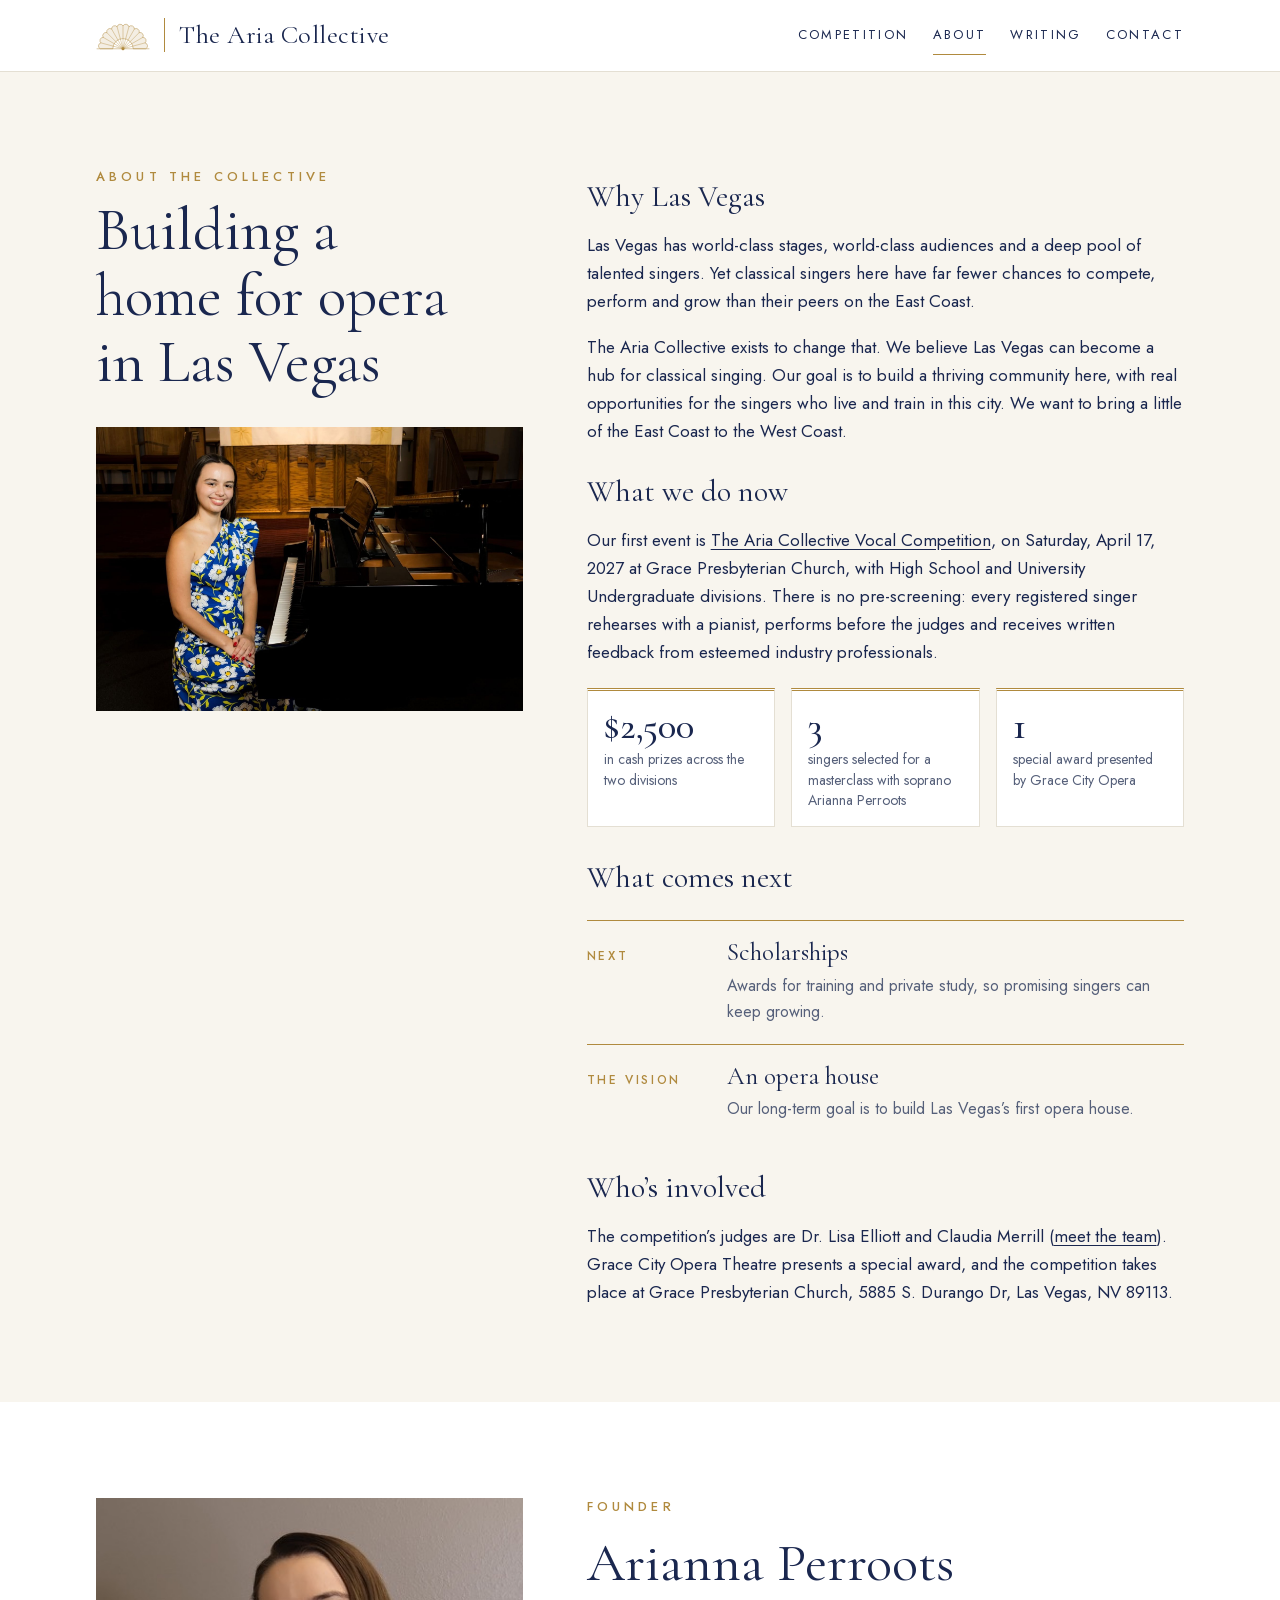
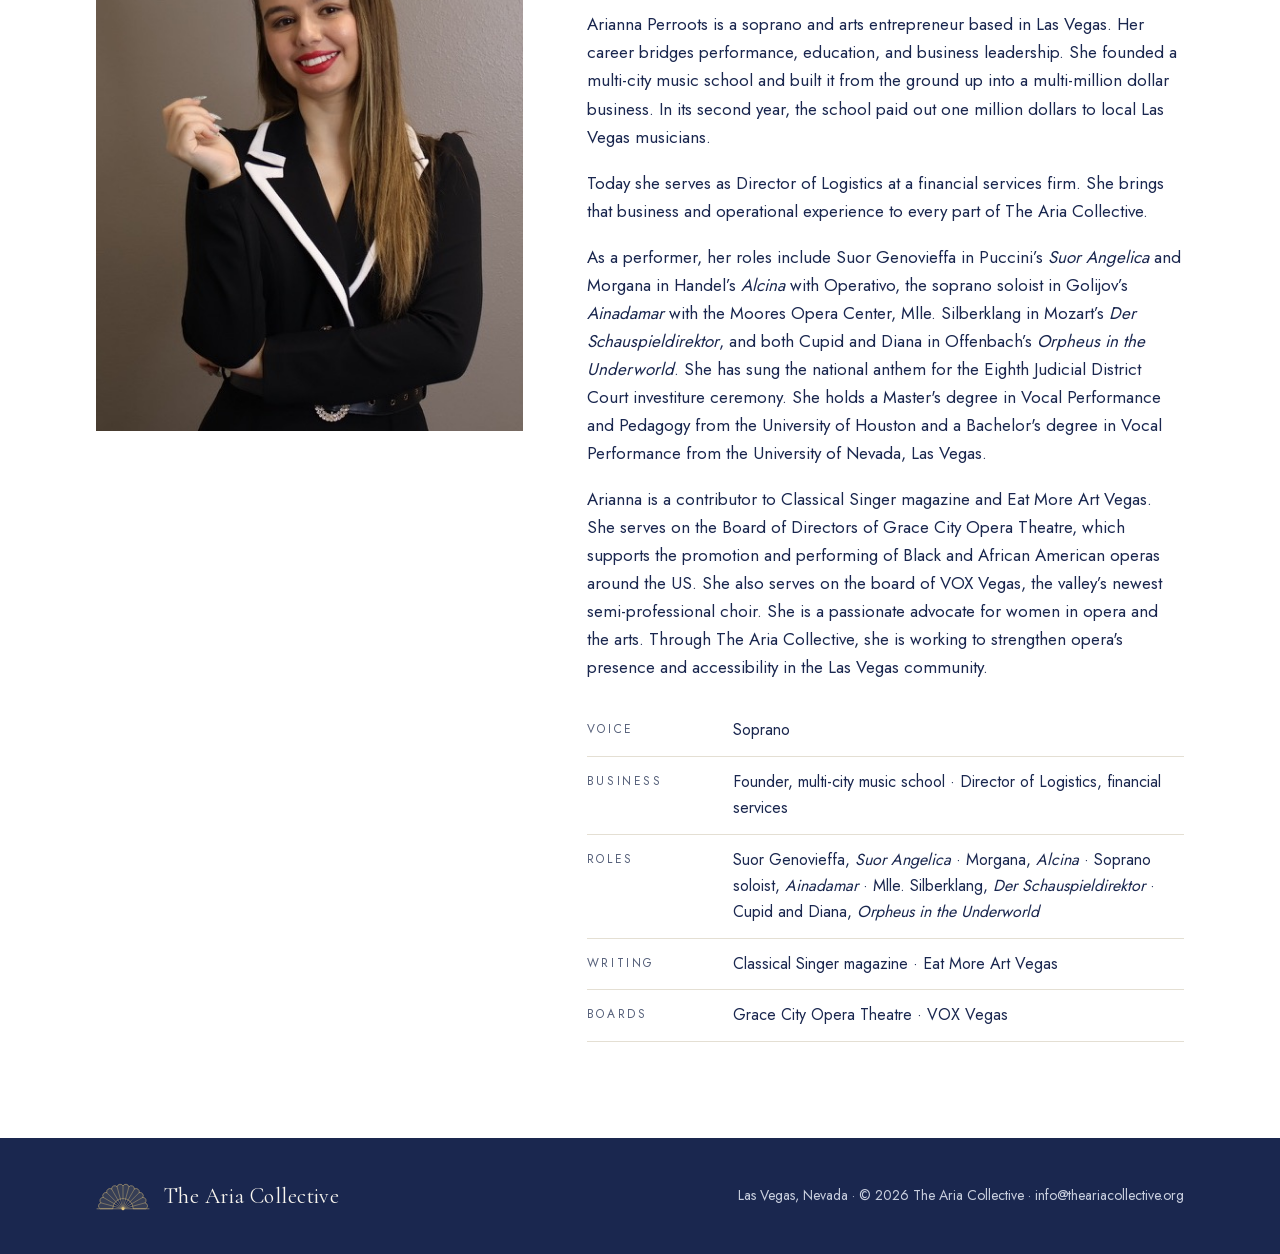
==== commit 07c8e816: "Combine Join and Contact into 'Stay in touch'; 'Get updates' wording Co-Authored-By: Claude Opus 5.5" ====
--- a/about/index.html
+++ b/about/index.html
@@ -1 +1 @@
-<!DOCTYPE html><html lang="en" class="cormorant_garamond_cdc76cfb-module__98kDUG__variable jost_637c65d9-module__BKnG4W__variable"><head><meta charSet="utf-8"/><meta name="viewport" content="width=device-width, initial-scale=1"/><link rel="stylesheet" href="/assets/_root-of-the-server___10jbt3d._.css"/><link rel="stylesheet" href="/assets/src_app__public__website_0960iwm.css"/><meta name="theme-color" content="#1A274F"/><title>About · The Aria Collective</title><meta name="description" content="The Aria Collective is building the competitions, scholarships and community to make Las Vegas a home for classical singers. Founded by soprano Arianna Perroots."/><link rel="icon" href="/favicon.ico" sizes="48x48" type="image/x-icon"/><link rel="icon" href="/icon.svg" sizes="any" type="image/svg+xml"/><link rel="apple-touch-icon" href="/apple-icon.png" sizes="180x180" type="image/png"/><meta name="next-size-adjust" content=""/></head><body class="min-h-screen"><div hidden=""><!--$--><!--/$--></div><div class="ac-home"><svg width="0" height="0" style="position:absolute" aria-hidden="true"><defs><g id="fan"><path d="M14 96 A10.5 10.5 0 0 1 16.59 76.33 A10.5 10.5 0 0 1 24.18 58 A10.5 10.5 0 0 1 36.26 42.26 A10.5 10.5 0 0 1 52 30.18 A10.5 10.5 0 0 1 70.33 22.59 A10.5 10.5 0 0 1 90 20 A10.5 10.5 0 0 1 109.67 22.59 A10.5 10.5 0 0 1 128 30.18 A10.5 10.5 0 0 1 143.74 42.26 A10.5 10.5 0 0 1 155.82 58 A10.5 10.5 0 0 1 163.41 76.33 A10.5 10.5 0 0 1 166 96 L124 96 A34 34 0 0 0 56 96 Z" fill="currentColor" fill-opacity="0.14" stroke="currentColor" stroke-width="1.6" stroke-linejoin="round"></path><g stroke="currentColor" stroke-width="1.3" stroke-linecap="round"><line x1="90" y1="96" x2="16.59" y2="76.33"></line><line x1="90" y1="96" x2="24.18" y2="58"></line><line x1="90" y1="96" x2="36.26" y2="42.26"></line><line x1="90" y1="96" x2="52" y2="30.18"></line><line x1="90" y1="96" x2="70.33" y2="22.59"></line><line x1="90" y1="96" x2="90" y2="20"></line><line x1="90" y1="96" x2="109.67" y2="22.59"></line><line x1="90" y1="96" x2="128" y2="30.18"></line><line x1="90" y1="96" x2="143.74" y2="42.26"></line><line x1="90" y1="96" x2="155.82" y2="58"></line><line x1="90" y1="96" x2="163.41" y2="76.33"></line></g><circle cx="90" cy="96" r="5" fill="currentColor"></circle><line x1="2" y1="96" x2="178" y2="96" stroke="currentColor" stroke-width="1.6"></line></g></defs></svg><header class="site"><div class="wrap"><a class="brand" aria-label="The Aria Collective, home" href="/"><svg viewBox="0 0 180 104" style="color:var(--brass)" aria-hidden="true"><use href="#fan"></use></svg><i class="bar" aria-hidden="true"></i><span>The Aria Collective</span></a><nav class="site" aria-label="Main"><ul><li><a href="/competition/">Competition</a></li><li><a aria-current="page" href="/about/">About</a></li><li><a href="/writing/">Writing</a></li><li><a href="/#join">Join</a></li><li><a href="/#contact">Contact</a></li></ul></nav></div></header><main><section class="band about-intro" id="about"><div class="wrap split"><div class="stack"><div class="section-head"><div class="eyebrow">About the Collective</div><h1 class="about-h1">Building a home for opera in Las Vegas</h1></div><img src="/site/img/teaching.jpg" width="1600" height="1066" loading="lazy" alt="Arianna seated at a grand piano in a blue floral dress"/></div><div class="prose"><h2 class="about-h2">Why Las Vegas</h2><p>Las Vegas has world-class stages, world-class audiences and a deep pool of talented singers. Yet classical singers here have far fewer chances to compete, perform and grow than their peers on the East Coast.</p><p>The Aria Collective exists to change that. We believe Las Vegas can become a hub for classical singing. Our goal is to build a thriving community here, with real opportunities for the singers who live and train in this city. We want to bring a little of the East Coast to the West Coast.</p><h2 class="about-h2">What we do now</h2><p>Our first event is <a href="/competition/">The Aria Collective Vocal Competition</a>, on <!-- -->Saturday, April 17, 2027<!-- --> at <!-- -->Grace Presbyterian Church<!-- -->, with High School and University Undergraduate divisions. There is no pre-screening: every registered singer rehearses with a pianist, performs before the judges and receives written feedback from esteemed industry professionals.</p><ul class="about-facts"><li><b>$2,500</b><span>in cash prizes across the two divisions</span></li><li><b>3</b><span>singers selected for a masterclass with soprano Arianna Perroots</span></li><li><b>1</b><span>special award presented by Grace City Opera</span></li></ul><h2 class="about-h2">What comes next</h2><ol class="goals"><li><span class="step">Next</span><div><h3>Scholarships</h3><p>Awards for training and private study, so promising singers can keep growing.</p></div></li><li><span class="step">The vision</span><div><h3>An opera house</h3><p>Our long-term goal is to build Las Vegas’s first opera house.</p></div></li></ol><h2 class="about-h2">Who’s involved</h2><p>The competition’s judges are Dr. Lisa Elliott and Claudia Merrill (<a href="/competition/#team">meet the team</a>). Grace City Opera Theatre presents a special award, and the competition takes place at <!-- -->Grace Presbyterian Church<!-- -->, <!-- -->5885 S. Durango Dr<!-- -->, <!-- -->Las Vegas, NV 89113<!-- -->.</p></div></div></section><section class="band white" id="founder"><div class="wrap"><div class="split"><div class="portrait"><img src="/site/img/arianna-perroots-portrait.jpg" width="448" height="560" loading="lazy" alt="Arianna Perroots smiling in a black blazer with white lapels, one arm across and one hand raised"/></div><div class="prose"><div class="eyebrow">Founder</div><h2 style="font-size:clamp(36px, 5vw, 54px)">Arianna Perroots</h2><p>Arianna Perroots is a soprano and arts entrepreneur based in Las Vegas. Her career bridges performance, education, and business leadership. She founded a multi-city music school and built it from the ground up into a multi-million dollar business. In its second year, the school paid out one million dollars to local Las Vegas musicians.</p><p>Today she serves as Director of Logistics at a financial services firm. She brings that business and operational experience to every part of The Aria Collective.</p><p>As a performer, her roles include Suor Genovieffa in Puccini’s <i>Suor Angelica</i> and Morgana in Handel’s <i>Alcina</i> with Operativo, the soprano soloist in Golijov’s <i>Ainadamar</i> with the Moores Opera Center, Mlle. Silberklang in Mozart’s <i>Der Schauspieldirektor</i>, and both Cupid and Diana in Offenbach’s <i>Orpheus in the Underworld</i>. She has sung the national anthem for the Eighth Judicial District Court investiture ceremony. She holds a Master&#x27;s degree in Vocal Performance and Pedagogy from the University of Houston and a Bachelor&#x27;s degree in Vocal Performance from the University of Nevada, Las Vegas.</p><p>Arianna is a contributor to Classical Singer magazine and Eat More Art Vegas. She serves on the Board of Directors of Grace City Opera Theatre, which supports the promotion and performing of Black and African American operas around the US. She also serves on the board of VOX Vegas, the valley’s newest semi-professional choir. She is a passionate advocate for women in opera and the arts. Through The Aria Collective, she is working to strengthen opera&#x27;s presence and accessibility in the Las Vegas community.</p><ul class="creds"><li><span>Voice</span><span>Soprano</span></li><li><span>Business</span><span>Founder, multi-city music school · Director of Logistics, financial services</span></li><li><span>Roles</span><span>Suor Genovieffa, <i>Suor Angelica</i> · Morgana, <i>Alcina</i> · Soprano soloist, <i>Ainadamar</i> · Mlle. Silberklang, <i>Der Schauspieldirektor</i> · Cupid and Diana, <i>Orpheus in the Underworld</i></span></li><li><span>Writing</span><span>Classical Singer magazine · Eat More Art Vegas</span></li><li><span>Boards</span><span>Grace City Opera Theatre · VOX Vegas</span></li></ul></div></div></div></section></main><footer class="site"><div class="wrap"><span class="brand"><svg viewBox="0 0 180 104" style="color:var(--gold)" aria-hidden="true"><use href="#fan"></use></svg><span>The Aria Collective</span></span><span>Las Vegas, Nevada · © <!-- -->2026<!-- --> The Aria Collective · info@theariacollective.org</span></div></footer></div><!--$--><!--/$--></body></html>+<!DOCTYPE html><html lang="en" class="cormorant_garamond_cdc76cfb-module__98kDUG__variable jost_637c65d9-module__BKnG4W__variable"><head><meta charSet="utf-8"/><meta name="viewport" content="width=device-width, initial-scale=1"/><link rel="stylesheet" href="/assets/_root-of-the-server___10jbt3d._.css"/><link rel="stylesheet" href="/assets/src_app__public__website_0960iwm.css"/><meta name="theme-color" content="#1A274F"/><title>About · The Aria Collective</title><meta name="description" content="The Aria Collective is building the competitions, scholarships and community to make Las Vegas a home for classical singers. Founded by soprano Arianna Perroots."/><link rel="icon" href="/favicon.ico" sizes="48x48" type="image/x-icon"/><link rel="icon" href="/icon.svg" sizes="any" type="image/svg+xml"/><link rel="apple-touch-icon" href="/apple-icon.png" sizes="180x180" type="image/png"/><meta name="next-size-adjust" content=""/></head><body class="min-h-screen"><div hidden=""><!--$--><!--/$--></div><div class="ac-home"><svg width="0" height="0" style="position:absolute" aria-hidden="true"><defs><g id="fan"><path d="M14 96 A10.5 10.5 0 0 1 16.59 76.33 A10.5 10.5 0 0 1 24.18 58 A10.5 10.5 0 0 1 36.26 42.26 A10.5 10.5 0 0 1 52 30.18 A10.5 10.5 0 0 1 70.33 22.59 A10.5 10.5 0 0 1 90 20 A10.5 10.5 0 0 1 109.67 22.59 A10.5 10.5 0 0 1 128 30.18 A10.5 10.5 0 0 1 143.74 42.26 A10.5 10.5 0 0 1 155.82 58 A10.5 10.5 0 0 1 163.41 76.33 A10.5 10.5 0 0 1 166 96 L124 96 A34 34 0 0 0 56 96 Z" fill="currentColor" fill-opacity="0.14" stroke="currentColor" stroke-width="1.6" stroke-linejoin="round"></path><g stroke="currentColor" stroke-width="1.3" stroke-linecap="round"><line x1="90" y1="96" x2="16.59" y2="76.33"></line><line x1="90" y1="96" x2="24.18" y2="58"></line><line x1="90" y1="96" x2="36.26" y2="42.26"></line><line x1="90" y1="96" x2="52" y2="30.18"></line><line x1="90" y1="96" x2="70.33" y2="22.59"></line><line x1="90" y1="96" x2="90" y2="20"></line><line x1="90" y1="96" x2="109.67" y2="22.59"></line><line x1="90" y1="96" x2="128" y2="30.18"></line><line x1="90" y1="96" x2="143.74" y2="42.26"></line><line x1="90" y1="96" x2="155.82" y2="58"></line><line x1="90" y1="96" x2="163.41" y2="76.33"></line></g><circle cx="90" cy="96" r="5" fill="currentColor"></circle><line x1="2" y1="96" x2="178" y2="96" stroke="currentColor" stroke-width="1.6"></line></g></defs></svg><header class="site"><div class="wrap"><a class="brand" aria-label="The Aria Collective, home" href="/"><svg viewBox="0 0 180 104" style="color:var(--brass)" aria-hidden="true"><use href="#fan"></use></svg><i class="bar" aria-hidden="true"></i><span>The Aria Collective</span></a><nav class="site" aria-label="Main"><ul><li><a href="/competition/">Competition</a></li><li><a aria-current="page" href="/about/">About</a></li><li><a href="/writing/">Writing</a></li><li><a href="/#contact">Contact</a></li></ul></nav></div></header><main><section class="band about-intro" id="about"><div class="wrap split"><div class="stack"><div class="section-head"><div class="eyebrow">About the Collective</div><h1 class="about-h1">Building a home for opera in Las Vegas</h1></div><img src="/site/img/teaching.jpg" width="1600" height="1066" loading="lazy" alt="Arianna seated at a grand piano in a blue floral dress"/></div><div class="prose"><h2 class="about-h2">Why Las Vegas</h2><p>Las Vegas has world-class stages, world-class audiences and a deep pool of talented singers. Yet classical singers here have far fewer chances to compete, perform and grow than their peers on the East Coast.</p><p>The Aria Collective exists to change that. We believe Las Vegas can become a hub for classical singing. Our goal is to build a thriving community here, with real opportunities for the singers who live and train in this city. We want to bring a little of the East Coast to the West Coast.</p><h2 class="about-h2">What we do now</h2><p>Our first event is <a href="/competition/">The Aria Collective Vocal Competition</a>, on <!-- -->Saturday, April 17, 2027<!-- --> at <!-- -->Grace Presbyterian Church<!-- -->, with High School and University Undergraduate divisions. There is no pre-screening: every registered singer rehearses with a pianist, performs before the judges and receives written feedback from esteemed industry professionals.</p><ul class="about-facts"><li><b>$2,500</b><span>in cash prizes across the two divisions</span></li><li><b>3</b><span>singers selected for a masterclass with soprano Arianna Perroots</span></li><li><b>1</b><span>special award presented by Grace City Opera</span></li></ul><h2 class="about-h2">What comes next</h2><ol class="goals"><li><span class="step">Next</span><div><h3>Scholarships</h3><p>Awards for training and private study, so promising singers can keep growing.</p></div></li><li><span class="step">The vision</span><div><h3>An opera house</h3><p>Our long-term goal is to build Las Vegas’s first opera house.</p></div></li></ol><h2 class="about-h2">Who’s involved</h2><p>The competition’s judges are Dr. Lisa Elliott and Claudia Merrill (<a href="/competition/#team">meet the team</a>). Grace City Opera Theatre presents a special award, and the competition takes place at <!-- -->Grace Presbyterian Church<!-- -->, <!-- -->5885 S. Durango Dr<!-- -->, <!-- -->Las Vegas, NV 89113<!-- -->.</p></div></div></section><section class="band white" id="founder"><div class="wrap"><div class="split"><div class="portrait"><img src="/site/img/arianna-perroots-portrait.jpg" width="448" height="560" loading="lazy" alt="Arianna Perroots smiling in a black blazer with white lapels, one arm across and one hand raised"/></div><div class="prose"><div class="eyebrow">Founder</div><h2 style="font-size:clamp(36px, 5vw, 54px)">Arianna Perroots</h2><p>Arianna Perroots is a soprano and arts entrepreneur based in Las Vegas. Her career bridges performance, education, and business leadership. She founded a multi-city music school and built it from the ground up into a multi-million dollar business. In its second year, the school paid out one million dollars to local Las Vegas musicians.</p><p>Today she serves as Director of Logistics at a financial services firm. She brings that business and operational experience to every part of The Aria Collective.</p><p>As a performer, her roles include Suor Genovieffa in Puccini’s <i>Suor Angelica</i> and Morgana in Handel’s <i>Alcina</i> with Operativo, the soprano soloist in Golijov’s <i>Ainadamar</i> with the Moores Opera Center, Mlle. Silberklang in Mozart’s <i>Der Schauspieldirektor</i>, and both Cupid and Diana in Offenbach’s <i>Orpheus in the Underworld</i>. She has sung the national anthem for the Eighth Judicial District Court investiture ceremony. She holds a Master&#x27;s degree in Vocal Performance and Pedagogy from the University of Houston and a Bachelor&#x27;s degree in Vocal Performance from the University of Nevada, Las Vegas.</p><p>Arianna is a contributor to Classical Singer magazine and Eat More Art Vegas. She serves on the Board of Directors of Grace City Opera Theatre, which supports the promotion and performing of Black and African American operas around the US. She also serves on the board of VOX Vegas, the valley’s newest semi-professional choir. She is a passionate advocate for women in opera and the arts. Through The Aria Collective, she is working to strengthen opera&#x27;s presence and accessibility in the Las Vegas community.</p><ul class="creds"><li><span>Voice</span><span>Soprano</span></li><li><span>Business</span><span>Founder, multi-city music school · Director of Logistics, financial services</span></li><li><span>Roles</span><span>Suor Genovieffa, <i>Suor Angelica</i> · Morgana, <i>Alcina</i> · Soprano soloist, <i>Ainadamar</i> · Mlle. Silberklang, <i>Der Schauspieldirektor</i> · Cupid and Diana, <i>Orpheus in the Underworld</i></span></li><li><span>Writing</span><span>Classical Singer magazine · Eat More Art Vegas</span></li><li><span>Boards</span><span>Grace City Opera Theatre · VOX Vegas</span></li></ul></div></div></div></section></main><footer class="site"><div class="wrap"><span class="brand"><svg viewBox="0 0 180 104" style="color:var(--gold)" aria-hidden="true"><use href="#fan"></use></svg><span>The Aria Collective</span></span><span>Las Vegas, Nevada · © <!-- -->2026<!-- --> The Aria Collective · info@theariacollective.org</span></div></footer></div><!--$--><!--/$--></body></html>
--- a/assets/src_app__public__website_0960iwm.css
+++ b/assets/src_app__public__website_0960iwm.css
@@ -472,6 +472,22 @@
   color: var(--mist);
 }
 
+.ac-home .join .join-email {
+  color: var(--linen);
+  font-family: var(--display);
+  margin-top: 28px;
+  font-size: clamp(20px, 3vw, 26px);
+  line-height: 1.35;
+}
+
+.ac-home .join .join-email a {
+  color: var(--linen);
+  -webkit-text-decoration-color: var(--brass);
+  text-decoration-color: var(--brass);
+  text-underline-offset: 4px;
+  overflow-wrap: anywhere;
+}
+
 .ac-home form.list {
   background: var(--linen);
   color: var(--sapphire);
